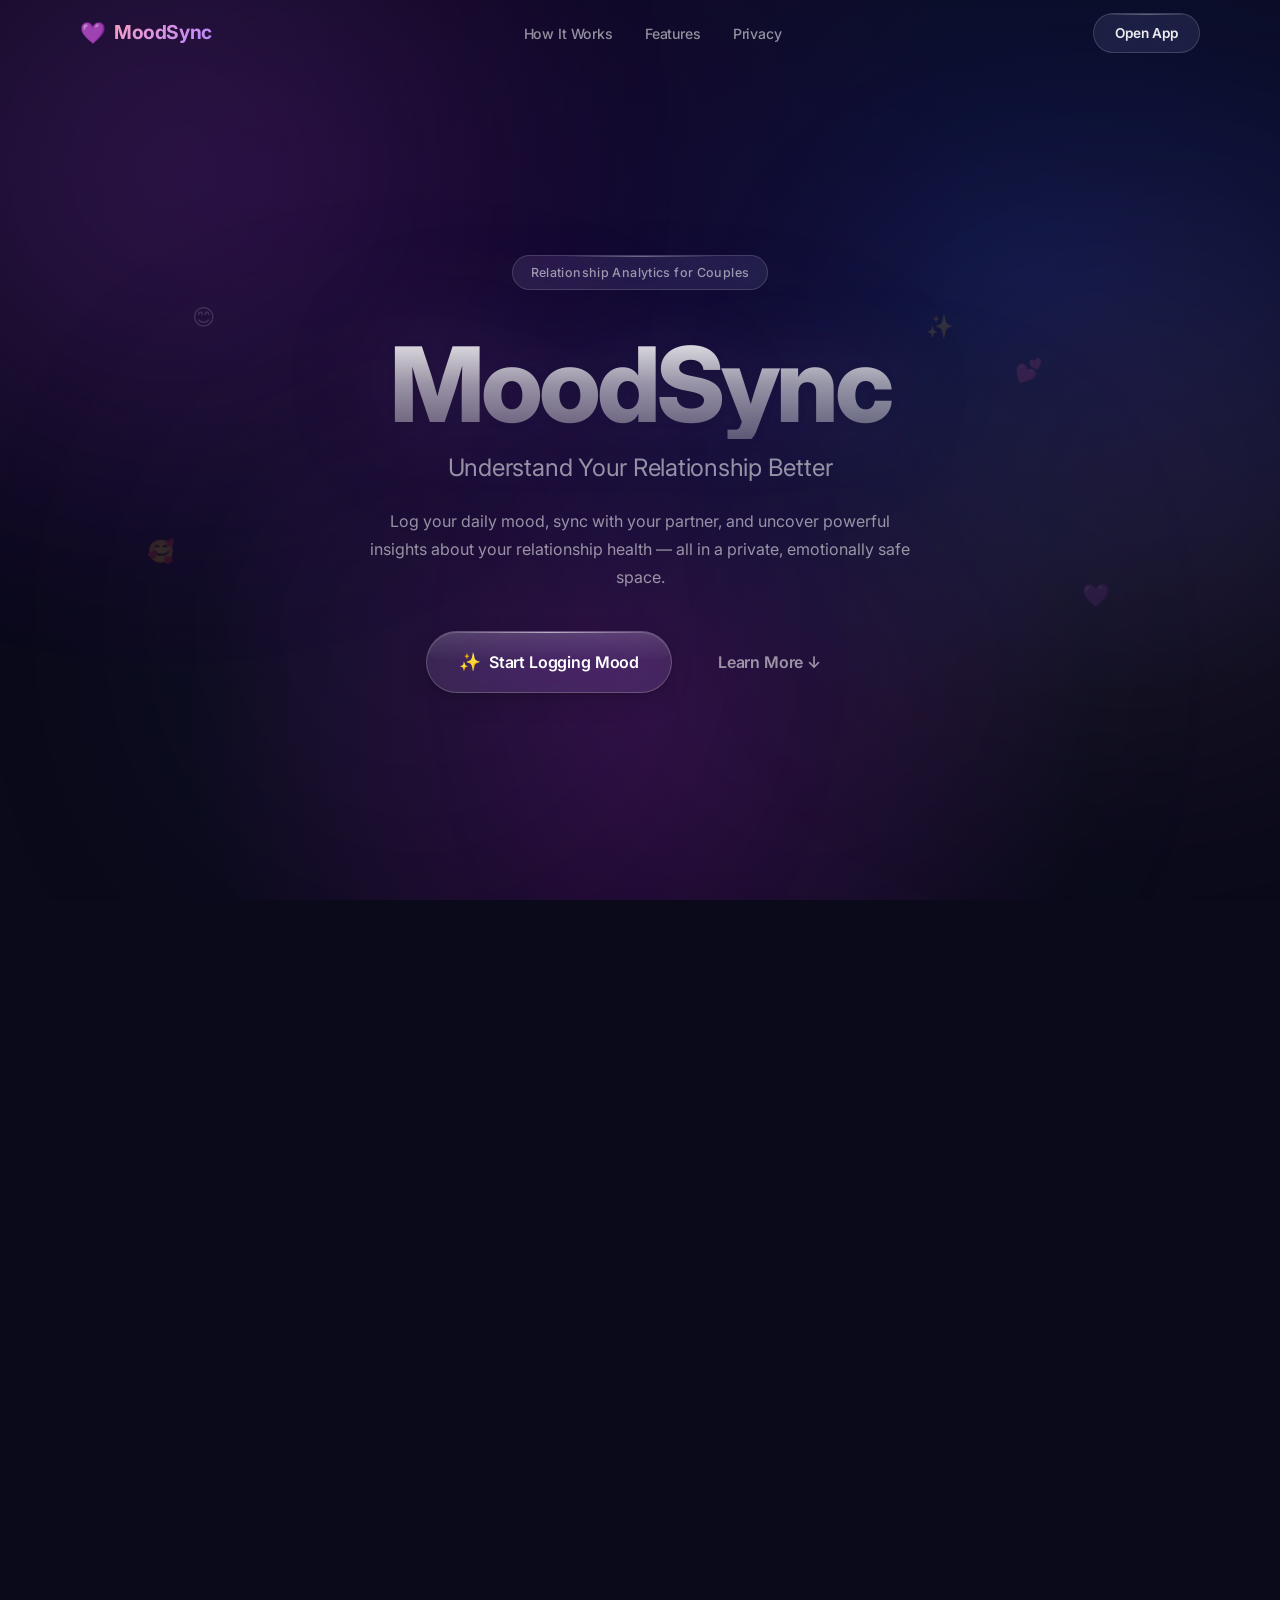
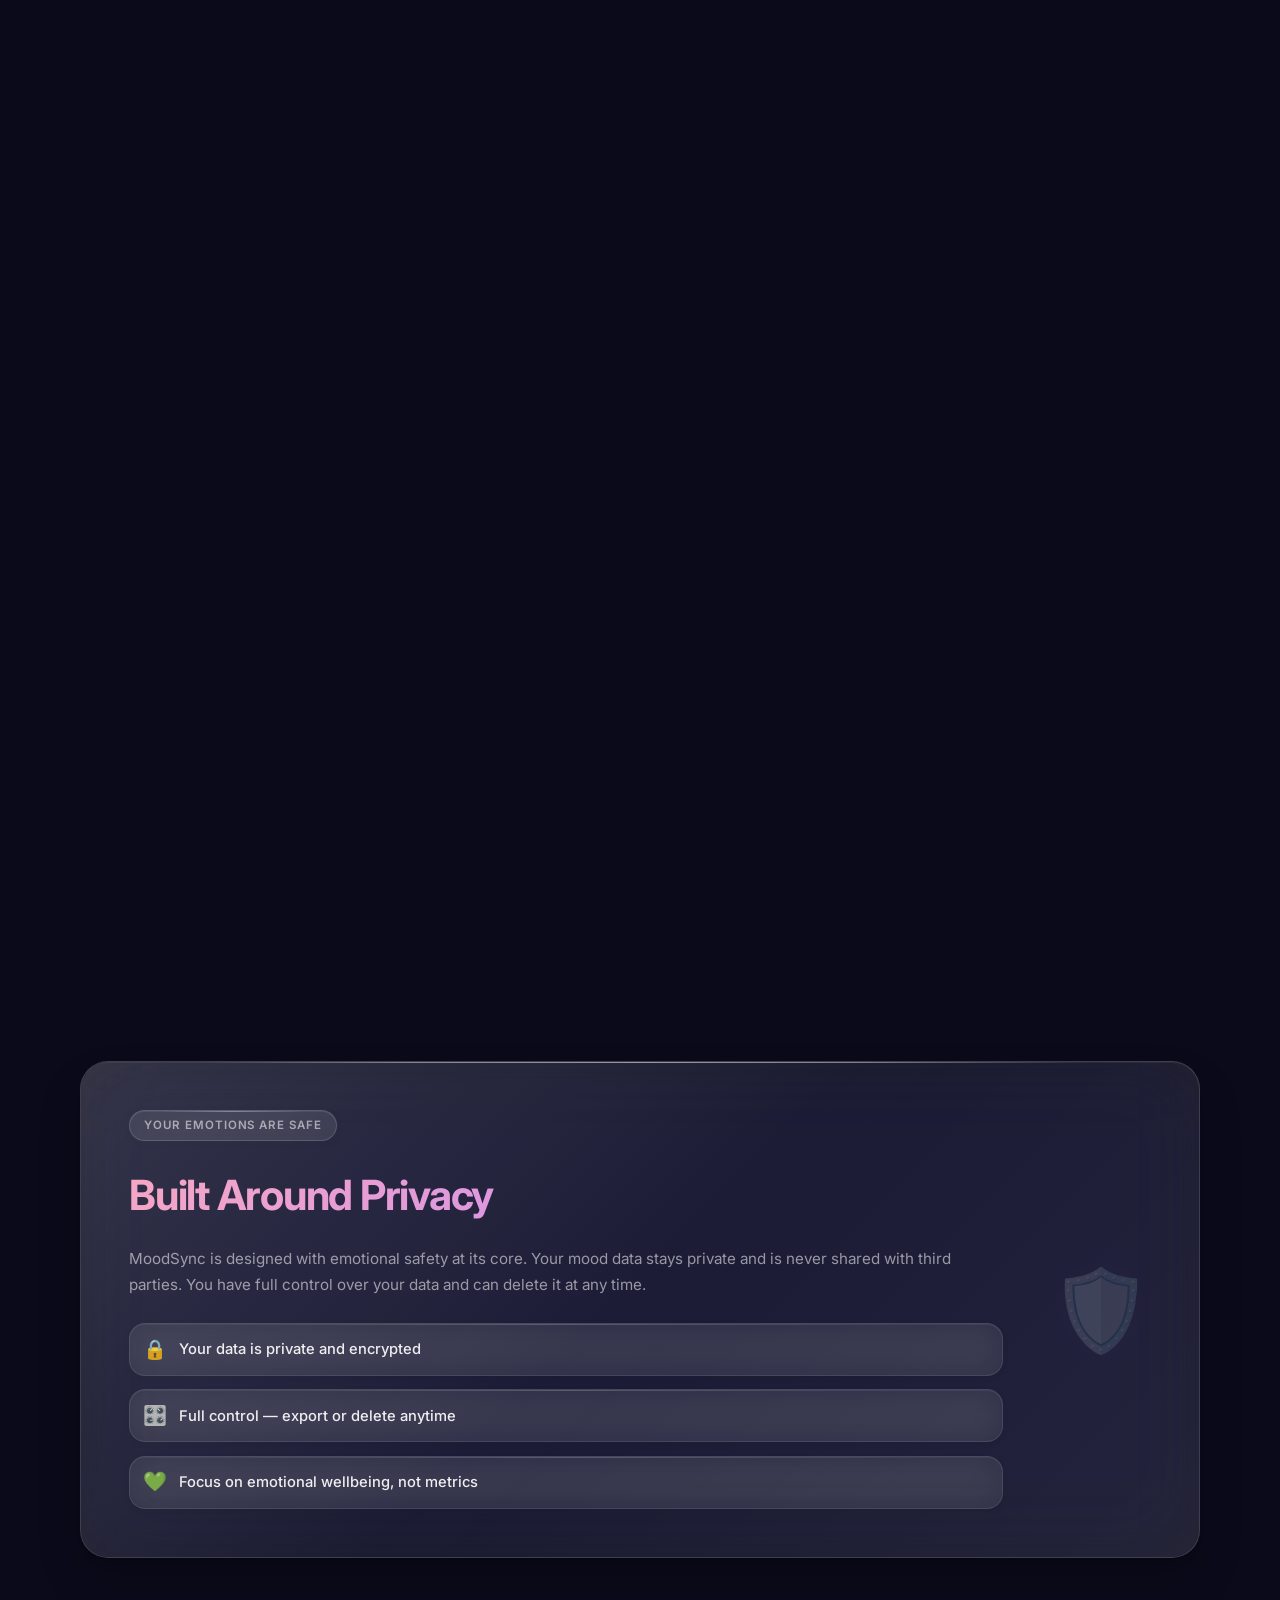
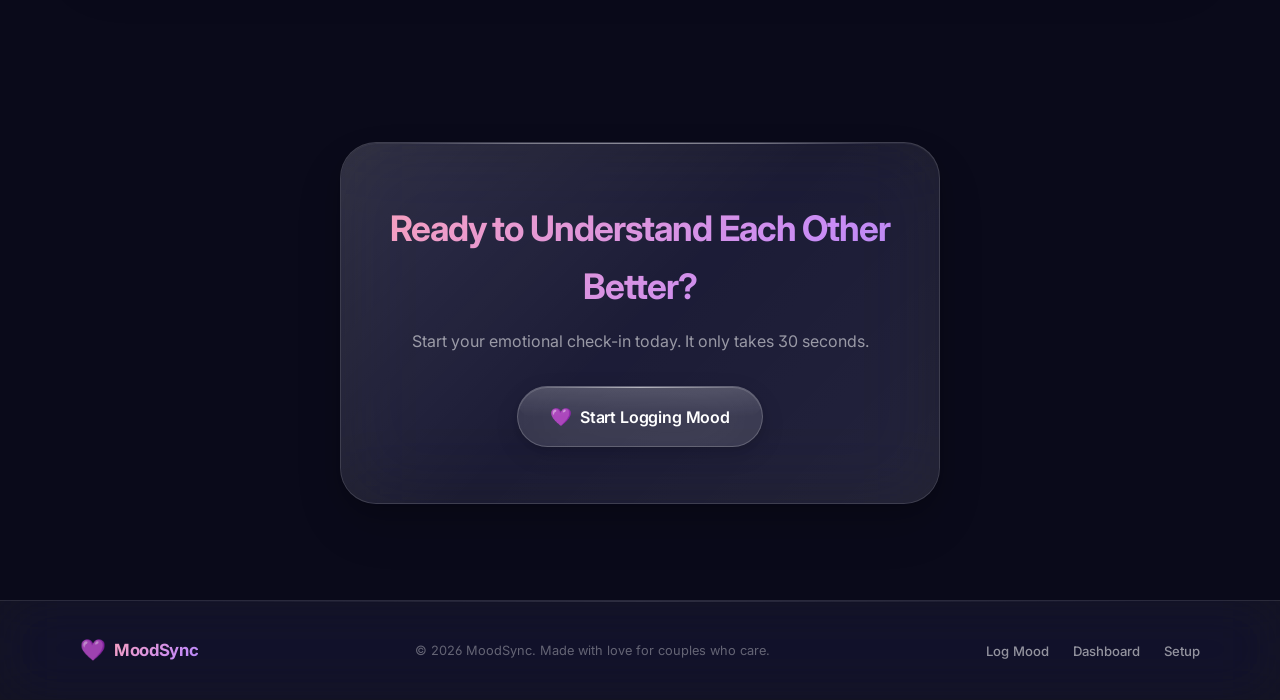
==== index.html @ e103078d "index and setup" ====
<!DOCTYPE html>
<html lang="en">
<head>
    <meta charset="UTF-8">
    <meta name="viewport" content="width=device-width, initial-scale=1.0">
    <title>MoodSync — Understand Your Relationship Better</title>
    <link rel="stylesheet" href="css/style.css">
    <link rel="preconnect" href="https://fonts.googleapis.com">
    <link rel="preconnect" href="https://fonts.gstatic.com" crossorigin>
    <link href="https://fonts.googleapis.com/css2?family=Inter:wght@300;400;500;600;700;800&display=swap" rel="stylesheet">
</head>
<body>

    <!-- Animated Background Orbs -->
    <div class="bg-orbs" aria-hidden="true">
        <div class="orb orb--1"></div>
        <div class="orb orb--2"></div>
        <div class="orb orb--3"></div>
        <div class="orb orb--4"></div>
    </div>

    <!-- ========== NAVBAR ========== -->
    <nav class="navbar">
        <div class="container navbar__inner">
            <a href="index.html" class="navbar__logo">
                <span class="navbar__logo-icon">💜</span>
                <span class="navbar__logo-text">MoodSync</span>
            </a>
            <ul class="navbar__links">
                <li><a href="#how-it-works">How It Works</a></li>
                <li><a href="#features">Features</a></li>
                <li><a href="#privacy">Privacy</a></li>
            </ul>
            <a href="login.html" class="btn btn--sm btn--outline">Open App</a>
            <button class="navbar__hamburger" aria-label="Toggle navigation">
                <span></span><span></span><span></span>
            </button>
        </div>
    </nav>

    <!-- ========== HERO ========== -->
    <header class="hero" id="hero">
        <div class="container hero__inner">
            <p class="hero__badge">Relationship Analytics for Couples</p>
            <h1 class="hero__title">
                <span class="hero__title-line">MoodSync</span>
            </h1>
            <p class="hero__tagline">Understand Your Relationship Better</p>
            <p class="hero__description">
                Log your daily mood, sync with your partner, and uncover
                powerful insights about your relationship health — all in a
                private, emotionally safe space.
            </p>
            <div class="hero__cta-group">
                <a href="login.html" class="btn btn--glass btn--lg">
                    <span class="btn__icon">✨</span>
                    Start Logging Mood
                </a>
                <a href="#how-it-works" class="btn btn--ghost btn--lg">
                    Learn More ↓
                </a>
            </div>
            <!-- Floating mood emojis -->
            <div class="hero__emojis" aria-hidden="true">
                <span class="floating-emoji floating-emoji--1">😊</span>
                <span class="floating-emoji floating-emoji--2">💕</span>
                <span class="floating-emoji floating-emoji--3">🥰</span>
                <span class="floating-emoji floating-emoji--4">✨</span>
                <span class="floating-emoji floating-emoji--5">💜</span>
            </div>
        </div>
    </header>

    <!-- ========== HOW IT WORKS ========== -->
    <section class="section how-it-works" id="how-it-works">
        <div class="container">
            <div class="section__header">
                <p class="section__label">Simple & Meaningful</p>
                <h2 class="section__title">How It Works</h2>
                <p class="section__subtitle">Three easy steps to deeper understanding</p>
            </div>
            <div class="steps-grid">
                <!-- Step 1 -->
                <div class="step-card glass-card">
                    <div class="step-card__number">01</div>
                    <div class="step-card__icon">📝</div>
                    <h3 class="step-card__title">Log Your Mood Daily</h3>
                    <p class="step-card__text">
                        Take 30 seconds each day to check in with yourself.
                        Choose from a range of moods and add optional notes.
                    </p>
                </div>
                <!-- Step 2 -->
                <div class="step-card glass-card">
                    <div class="step-card__number">02</div>
                    <div class="step-card__icon">🔗</div>
                    <h3 class="step-card__title">Sync With Your Partner</h3>
                    <p class="step-card__text">
                        Connect your mood logs with your partner's to create a
                        shared emotional timeline of your relationship.
                    </p>
                </div>
                <!-- Step 3 -->
                <div class="step-card glass-card">
                    <div class="step-card__number">03</div>
                    <div class="step-card__icon">📊</div>
                    <h3 class="step-card__title">See Relationship Insights</h3>
                    <p class="step-card__text">
                        Get a Relationship Health Score, trend analysis, and
                        personalised advice to grow closer together.
                    </p>
                </div>
            </div>
        </div>
    </section>

    <!-- ========== FEATURES ========== -->
    <section class="section features" id="features">
        <div class="container">
            <div class="section__header">
                <p class="section__label">What You Unlock</p>
                <h2 class="section__title">Feature Preview</h2>
                <p class="section__subtitle">Tools designed around emotional intelligence</p>
            </div>
            <div class="features-grid">
                <!-- Feature 1 -->
                <article class="feature-card glass-card">
                    <div class="feature-card__icon-wrap feature-card__icon-wrap--pink">
                        <span>❤️‍🩹</span>
                    </div>
                    <h3 class="feature-card__title">Relationship Health Score</h3>
                    <p class="feature-card__text">
                        A dynamic score (0–100) calculated from mood averages,
                        trends, differences between partners, and interaction
                        frequency.
                    </p>
                    <span class="feature-card__tag">Core Metric</span>
                </article>
                <!-- Feature 2 -->
                <article class="feature-card glass-card">
                    <div class="feature-card__icon-wrap feature-card__icon-wrap--purple">
                        <span>📈</span>
                    </div>
                    <h3 class="feature-card__title">Mood Trend Graph</h3>
                    <p class="feature-card__text">
                        Visualise how each partner's mood evolves over days and
                        weeks. Spot patterns, dips, and moments of alignment.
                    </p>
                    <span class="feature-card__tag">Visual Insight</span>
                </article>
                <!-- Feature 3 -->
                <article class="feature-card glass-card">
                    <div class="feature-card__icon-wrap feature-card__icon-wrap--blue">
                        <span>⚖️</span>
                    </div>
                    <h3 class="feature-card__title">Mood Difference Meter</h3>
                    <p class="feature-card__text">
                        See how far apart your moods are on any given day.
                        Understand when you're in sync — and when you're not.
                    </p>
                    <span class="feature-card__tag">Couple Metric</span>
                </article>
                <!-- Feature 4 -->
                <article class="feature-card glass-card">
                    <div class="feature-card__icon-wrap feature-card__icon-wrap--lavender">
                        <span>🤖</span>
                    </div>
                    <h3 class="feature-card__title">AI Advice System</h3>
                    <p class="feature-card__text">
                        Receive gentle, context-aware suggestions to improve
                        communication and emotional connection with your partner.
                    </p>
                    <span class="feature-card__tag">Coming Soon</span>
                </article>
            </div>
        </div>
    </section>

    <!-- ========== PRIVACY ========== -->
    <section class="section privacy" id="privacy">
        <div class="container">
            <div class="privacy__inner glass-card">
                <div class="privacy__content">
                    <p class="section__label">Your Emotions Are Safe</p>
                    <h2 class="section__title">Built Around Privacy</h2>
                    <p class="privacy__text">
                        MoodSync is designed with emotional safety at its core.
                        Your mood data stays private and is never shared with
                        third parties. You have full control over your data and
                        can delete it at any time.
                    </p>
                    <ul class="privacy__list">
                        <li>
                            <span class="privacy__check">🔒</span>
                            Your data is private and encrypted
                        </li>
                        <li>
                            <span class="privacy__check">🎛️</span>
                            Full control — export or delete anytime
                        </li>
                        <li>
                            <span class="privacy__check">💚</span>
                            Focus on emotional wellbeing, not metrics
                        </li>
                    </ul>
                </div>
                <div class="privacy__visual" aria-hidden="true">
                    <div class="privacy__shield">🛡️</div>
                </div>
            </div>
        </div>
    </section>

    <!-- ========== FINAL CTA ========== -->
    <section class="section cta" id="cta">
        <div class="container cta__inner">
            <h2 class="cta__title">Ready to Understand Each Other Better?</h2>
            <p class="cta__text">
                Start your emotional check-in today. It only takes 30 seconds.
            </p>
            <a href="login.html" class="btn btn--glass btn--lg">
                <span class="btn__icon">💜</span>
                Start Logging Mood
            </a>
        </div>
    </section>

    <!-- ========== FOOTER ========== -->
    <footer class="footer">
        <div class="container footer__inner">
            <div class="footer__brand">
                <span class="navbar__logo-icon">💜</span>
                <span class="navbar__logo-text">MoodSync</span>
            </div>
            <p class="footer__copy">&copy; 2026 MoodSync. Made with love for couples who care.</p>
            <ul class="footer__links">
                <li><a href="mood.html">Log Mood</a></li>
                <li><a href="dashboard.html">Dashboard</a></li>
                <li><a href="setup.html">Setup</a></li>
            </ul>
        </div>
    </footer>

    <script src="js/main.js"></script>
</body>
</html>
---- css/style.css ----
/* ============================================================
   MoodSync — iOS 26 Liquid Glass Design System
   Apple-inspired translucent glass · Specular highlights
   Refractive shine · Luminous depth · Dynamic tinting
   ============================================================ */

/* ---------- CSS Custom Properties ---------- */
:root {
    /* Background */
    --clr-bg:            #0a0a1a;
    --clr-bg-mesh-1:     #1a0533;
    --clr-bg-mesh-2:     #0c1445;
    --clr-bg-mesh-3:     #2d0a3e;

    /* Liquid Glass surfaces */
    --glass-bg:          rgba(255, 255, 255, 0.08);
    --glass-bg-hover:    rgba(255, 255, 255, 0.12);
    --glass-bg-elevated: rgba(255, 255, 255, 0.10);
    --glass-border:      rgba(255, 255, 255, 0.15);
    --glass-border-hover:rgba(255, 255, 255, 0.25);
    --glass-highlight:   rgba(255, 255, 255, 0.25);
    --glass-inner-shadow:rgba(255, 255, 255, 0.05);
    --glass-blur:        40px;
    --glass-saturate:    180%;

    /* Accent palette — soft, dreamy, iOS-like */
    --clr-pink:     #f7a0be;
    --clr-rose:     #f27a96;
    --clr-lavender: #c98cf5;
    --clr-purple:   #b87ee0;
    --clr-indigo:   #7b7ae6;
    --clr-blue:     #5ea3f5;
    --clr-teal:     #7dd3f8;
    --clr-mint:     #88ddd8;

    /* Text */
    --clr-text:         rgba(255, 255, 255, 0.92);
    --clr-text-secondary: rgba(255, 255, 255, 0.55);
    --clr-text-tertiary:  rgba(255, 255, 255, 0.35);
    --clr-white:        #ffffff;

    /* Gradients — soft flowing */
    --grad-accent:   linear-gradient(135deg, var(--clr-pink), var(--clr-lavender), var(--clr-indigo), var(--clr-teal));
    --grad-accent-flow: linear-gradient(135deg, var(--clr-pink), var(--clr-lavender), var(--clr-indigo), var(--clr-teal), var(--clr-pink));
    --grad-shine:    linear-gradient(135deg, rgba(255,255,255,0.18) 0%, rgba(255,255,255,0.0) 50%, rgba(255,255,255,0.06) 100%);
    --grad-top-edge: linear-gradient(180deg, rgba(255,255,255,0.3) 0%, rgba(255,255,255,0) 100%);
    --grad-bg-mesh:  radial-gradient(ellipse at 20% 20%, var(--clr-bg-mesh-1) 0%, transparent 50%),
                     radial-gradient(ellipse at 80% 30%, var(--clr-bg-mesh-2) 0%, transparent 50%),
                     radial-gradient(ellipse at 50% 80%, var(--clr-bg-mesh-3) 0%, transparent 50%),
                     var(--clr-bg);

    /* Typography — SF Pro-like */
    --ff-sans: 'Inter', -apple-system, BlinkMacSystemFont, 'SF Pro Display', 'SF Pro Text', system-ui, sans-serif;

    /* Layout */
    --section-py: 6.5rem;
    --container:  1120px;

    /* Radii — continuous (squircle-like) */
    --radius-xs:  10px;
    --radius-sm:  16px;
    --radius-md:  22px;
    --radius-lg:  28px;
    --radius-xl:  36px;
    --radius-pill: 100px;

    /* Shadows — layered depth */
    --shadow-glass:     0 2px 4px rgba(0,0,0,0.08),
                        0 8px 24px rgba(0,0,0,0.15),
                        0 24px 48px rgba(0,0,0,0.12);
    --shadow-glass-lg:  0 4px 8px rgba(0,0,0,0.1),
                        0 16px 40px rgba(0,0,0,0.2),
                        0 40px 80px rgba(0,0,0,0.15);
    --shadow-glow:      0 0 50px rgba(184, 126, 224, 0.12);
    --shadow-btn:       0 4px 16px rgba(184, 126, 224, 0.25),
                        0 8px 32px rgba(184, 126, 224, 0.12);

    /* Motion — Apple-like spring/ease */
    --ease-spring:  cubic-bezier(0.34, 1.56, 0.64, 1);
    --ease-smooth:  cubic-bezier(0.25, 0.1, 0.25, 1);
    --ease-out:     cubic-bezier(0, 0, 0.2, 1);
    --duration:     0.4s;
    --duration-fast:0.25s;
}

/* ---------- Reset & Base ---------- */
*,
*::before,
*::after {
    margin: 0;
    padding: 0;
    box-sizing: border-box;
}

html {
    scroll-behavior: smooth;
    scroll-padding-top: 80px;
    font-size: 16px;
}

body {
    font-family: var(--ff-sans);
    background: var(--grad-bg-mesh);
    background-attachment: fixed;
    color: var(--clr-text);
    line-height: 1.65;
    overflow-x: hidden;
    -webkit-font-smoothing: antialiased;
    -moz-osx-font-smoothing: grayscale;
    font-feature-settings: 'ss01', 'cv01';
}

img { max-width: 100%; display: block; }
a   { color: inherit; text-decoration: none; }
ul  { list-style: none; }

/* ---------- Utility ---------- */
.container {
    width: 88%;
    max-width: var(--container);
    margin-inline: auto;
}

/* ============================================================
   ANIMATED BACKGROUND ORBS — Softer, more diffuse
   ============================================================ */
.bg-orbs {
    position: fixed;
    inset: 0;
    z-index: -1;
    overflow: hidden;
    pointer-events: none;
}

.orb {
    position: absolute;
    border-radius: 50%;
    filter: blur(140px);
    opacity: 0.28;
    animation: orbDrift 20s ease-in-out infinite alternate;
    will-change: transform;
}

.orb--1 {
    width: 600px; height: 600px;
    background: radial-gradient(circle, var(--clr-lavender), transparent 70%);
    top: -15%; left: -10%;
    animation-duration: 25s;
}
.orb--2 {
    width: 500px; height: 500px;
    background: radial-gradient(circle, var(--clr-pink), transparent 70%);
    top: 25%; right: -8%;
    animation-duration: 28s;
    animation-delay: -6s;
}
.orb--3 {
    width: 450px; height: 450px;
    background: radial-gradient(circle, var(--clr-indigo), transparent 70%);
    bottom: 5%; left: 15%;
    animation-duration: 22s;
    animation-delay: -12s;
}
.orb--4 {
    width: 350px; height: 350px;
    background: radial-gradient(circle, var(--clr-teal), transparent 70%);
    top: 55%; left: 50%;
    animation-duration: 30s;
    animation-delay: -8s;
    opacity: 0.25;
}

@keyframes orbDrift {
    0%   { transform: translate(0, 0) scale(1); }
    33%  { transform: translate(40px, -30px) scale(1.08); }
    66%  { transform: translate(-20px, 40px) scale(0.95); }
    100% { transform: translate(30px, -50px) scale(1.05); }
}

@keyframes gradientFlow {
    0%   { background-position: 0% 50%; }
    50%  { background-position: 100% 50%; }
    100% { background-position: 0% 50%; }
}

/* ============================================================
   LIQUID GLASS CARD — iOS 26 Signature Component
   ============================================================ */
.glass-card {
    position: relative;
    background: var(--glass-bg);
    backdrop-filter: blur(var(--glass-blur)) saturate(var(--glass-saturate));
    -webkit-backdrop-filter: blur(var(--glass-blur)) saturate(var(--glass-saturate));
    border: 1px solid var(--glass-border);
    border-radius: var(--radius-lg);
    box-shadow: var(--shadow-glass),
                inset 0 1px 0 var(--glass-inner-shadow);
    overflow: hidden;
    transition: transform var(--duration) var(--ease-smooth),
                border-color var(--duration) var(--ease-smooth),
                box-shadow var(--duration) var(--ease-smooth),
                background var(--duration) var(--ease-smooth);
}

/* Specular highlight — top edge refraction */
.glass-card::before {
    content: '';
    position: absolute;
    top: 0; left: 0; right: 0;
    height: 1px;
    background: linear-gradient(90deg,
        transparent 0%,
        rgba(255,255,255,0.0) 10%,
        rgba(255,255,255,0.4) 30%,
        rgba(255,255,255,0.5) 50%,
        rgba(255,255,255,0.4) 70%,
        rgba(255,255,255,0.0) 90%,
        transparent 100%
    );
    z-index: 2;
    pointer-events: none;
}

/* Diagonal shine / light refraction */
.glass-card::after {
    content: '';
    position: absolute;
    top: 0; left: 0; right: 0; bottom: 0;
    background: var(--grad-shine);
    border-radius: inherit;
    pointer-events: none;
    z-index: 1;
    opacity: 0.6;
    transition: opacity var(--duration) var(--ease-smooth);
}

.glass-card:hover {
    transform: translateY(-4px) scale(1.01);
    border-color: var(--glass-border-hover);
    background: var(--glass-bg-hover);
    box-shadow: var(--shadow-glass-lg),
                var(--shadow-glow),
                inset 0 1px 0 rgba(255,255,255,0.08);
}

.glass-card:hover::after {
    opacity: 0.9;
}

/* ---------- Fade-in on scroll ---------- */
.fade-target {
    opacity: 0;
    transform: translateY(28px) scale(0.98);
    transition: opacity 0.7s var(--ease-out),
                transform 0.7s var(--ease-out);
}

.fade-target.is-visible {
    opacity: 1;
    transform: translateY(0) scale(1);
}

/* ============================================================
   BUTTONS — Liquid Glass Pill Style
   ============================================================ */
.btn {
    position: relative;
    display: inline-flex;
    align-items: center;
    gap: 0.5rem;
    font-family: var(--ff-sans);
    font-weight: 600;
    border: none;
    cursor: pointer;
    border-radius: var(--radius-pill);
    text-align: center;
    white-space: nowrap;
    overflow: hidden;
    transition: transform var(--duration-fast) var(--ease-spring),
                box-shadow var(--duration) var(--ease-smooth),
                background var(--duration) var(--ease-smooth);
}

.btn--lg {
    padding: 0.95rem 2rem;
    font-size: 1rem;
    letter-spacing: -0.01em;
}

.btn--sm {
    padding: 0.5rem 1.3rem;
    font-size: 0.85rem;
}

.btn--primary {
    background: var(--grad-accent);
    color: var(--clr-white);
    box-shadow: var(--shadow-btn);
}

/* Glass shine on button */
.btn--primary::before {
    content: '';
    position: absolute;
    top: 0; left: 0; right: 0;
    height: 50%;
    background: linear-gradient(180deg, rgba(255,255,255,0.25), transparent);
    border-radius: inherit;
    pointer-events: none;
}

.btn--primary:hover {
    transform: translateY(-2px) scale(1.04);
    box-shadow: 0 6px 24px rgba(175, 82, 222, 0.45),
                0 12px 40px rgba(175, 82, 222, 0.2);
}

.btn--primary:active {
    transform: translateY(0) scale(0.98);
}

/* Liquid Glass CTA — iOS 26 frosted translucent pill */
.btn--glass {
    background: rgba(255, 255, 255, 0.1);
    backdrop-filter: blur(40px) saturate(180%);
    -webkit-backdrop-filter: blur(40px) saturate(180%);
    color: var(--clr-white);
    border: 1px solid rgba(255, 255, 255, 0.2);
    box-shadow: 0 2px 8px rgba(0, 0, 0, 0.1),
                0 8px 24px rgba(0, 0, 0, 0.12),
                inset 0 1px 0 rgba(255, 255, 255, 0.15);
}

/* Specular top-edge shine */
.btn--glass::before {
    content: '';
    position: absolute;
    top: 0; left: 10%; right: 10%;
    height: 1px;
    background: linear-gradient(90deg,
        transparent,
        rgba(255, 255, 255, 0.5),
        transparent
    );
    pointer-events: none;
}

/* Inner light refraction overlay */
.btn--glass::after {
    content: '';
    position: absolute;
    top: 0; left: 0; right: 0;
    height: 50%;
    background: linear-gradient(180deg,
        rgba(255, 255, 255, 0.12),
        transparent
    );
    border-radius: inherit;
    pointer-events: none;
}

.btn--glass:hover {
    background: rgba(255, 255, 255, 0.16);
    border-color: rgba(255, 255, 255, 0.32);
    transform: translateY(-2px) scale(1.03);
    box-shadow: 0 4px 12px rgba(0, 0, 0, 0.12),
                0 16px 40px rgba(0, 0, 0, 0.15),
                0 0 30px rgba(175, 82, 222, 0.12),
                inset 0 1px 0 rgba(255, 255, 255, 0.2);
}

.btn--glass:active {
    transform: translateY(0) scale(0.97);
    background: rgba(255, 255, 255, 0.08);
}

.btn--outline {
    background: var(--glass-bg);
    color: var(--clr-text);
    border: 1px solid var(--glass-border);
    backdrop-filter: blur(20px) saturate(150%);
    -webkit-backdrop-filter: blur(20px) saturate(150%);
}

.btn--outline::before {
    content: '';
    position: absolute;
    top: 0; left: 0; right: 0;
    height: 1px;
    background: linear-gradient(90deg, transparent, rgba(255,255,255,0.3), transparent);
    pointer-events: none;
}

.btn--outline:hover {
    background: var(--glass-bg-hover);
    border-color: var(--glass-border-hover);
    transform: translateY(-1px);
}

.btn--ghost {
    background: transparent;
    color: var(--clr-text-secondary);
    border: 1px solid transparent;
}

.btn--ghost:hover {
    color: var(--clr-text);
    background: rgba(255, 255, 255, 0.07);
    border-color: var(--glass-border);
    backdrop-filter: blur(16px) saturate(140%);
    -webkit-backdrop-filter: blur(16px) saturate(140%);
    box-shadow: 0 2px 8px rgba(0,0,0,0.06),
                inset 0 1px 0 rgba(255,255,255,0.06);
}

.btn__icon {
    font-size: 1.1em;
}

/* ============================================================
   NAVBAR — Floating Liquid Glass Bar
   ============================================================ */
.navbar {
    position: fixed;
    top: 0; left: 0; right: 0;
    z-index: 1000;
    padding: 0.8rem 0;
    transition: all var(--duration) var(--ease-smooth);
}

.navbar--scrolled {
    background: rgba(10, 10, 26, 0.6);
    backdrop-filter: blur(50px) saturate(180%);
    -webkit-backdrop-filter: blur(50px) saturate(180%);
    box-shadow: 0 1px 0 rgba(255,255,255,0.08),
                0 8px 32px rgba(0,0,0,0.3);
    padding: 0.5rem 0;
}

/* Subtle bottom edge highlight when scrolled */
.navbar--scrolled::after {
    content: '';
    position: absolute;
    bottom: 0; left: 5%; right: 5%;
    height: 1px;
    background: linear-gradient(90deg, transparent, rgba(255,255,255,0.1), transparent);
}

.navbar__inner {
    display: flex;
    align-items: center;
    justify-content: space-between;
}

.navbar__logo {
    display: flex;
    align-items: center;
    gap: 0.5rem;
    font-weight: 700;
    font-size: 1.2rem;
}

.navbar__logo-icon { font-size: 1.3rem; }
.navbar__logo-text {
    background: var(--grad-accent-flow);
    background-size: 300% 300%;
    -webkit-background-clip: text;
    -webkit-text-fill-color: transparent;
    background-clip: text;
    letter-spacing: -0.02em;
    animation: gradientFlow 6s ease infinite;
}

.navbar__links {
    display: flex;
    gap: 2rem;
}

.navbar__links a {
    font-size: 0.88rem;
    font-weight: 500;
    color: var(--clr-text-secondary);
    transition: color var(--duration-fast) var(--ease-smooth);
    position: relative;
    letter-spacing: -0.01em;
}

.navbar__links a::after {
    content: '';
    position: absolute;
    bottom: -4px; left: 50%;
    width: 0; height: 2px;
    background: var(--clr-lavender);
    transition: all var(--duration-fast) var(--ease-spring);
    border-radius: 2px;
    transform: translateX(-50%);
}

.navbar__links a:hover {
    color: var(--clr-white);
}

.navbar__links a:hover::after {
    width: 20px;
}

/* Hamburger */
.navbar__hamburger {
    display: none;
    flex-direction: column;
    gap: 5px;
    background: none;
    border: none;
    cursor: pointer;
    padding: 4px;
}

.navbar__hamburger span {
    display: block;
    width: 22px; height: 2px;
    background: var(--clr-text);
    border-radius: 2px;
    transition: all var(--duration-fast) var(--ease-spring);
}

.navbar__hamburger.is-active span:nth-child(1) { transform: translateY(7px) rotate(45deg); }
.navbar__hamburger.is-active span:nth-child(2) { opacity: 0; transform: scaleX(0); }
.navbar__hamburger.is-active span:nth-child(3) { transform: translateY(-7px) rotate(-45deg); }

/* ============================================================
   HERO
   ============================================================ */
.hero {
    min-height: 100vh;
    min-height: 100dvh;
    display: flex;
    align-items: center;
    text-align: center;
    padding: 8rem 0 5rem;
    position: relative;
}

.hero__inner {
    position: relative;
    z-index: 1;
}

.hero__badge {
    display: inline-block;
    padding: 0.38rem 1.1rem;
    background: var(--glass-bg);
    border: 1px solid var(--glass-border);
    border-radius: var(--radius-pill);
    font-size: 0.78rem;
    font-weight: 500;
    color: var(--clr-text-secondary);
    letter-spacing: 0.03em;
    margin-bottom: 2rem;
    backdrop-filter: blur(20px) saturate(150%);
    -webkit-backdrop-filter: blur(20px) saturate(150%);
    position: relative;
    overflow: hidden;
}

/* Badge top-edge shine */
.hero__badge::before {
    content: '';
    position: absolute;
    top: 0; left: 20%; right: 20%;
    height: 1px;
    background: linear-gradient(90deg, transparent, rgba(255,255,255,0.35), transparent);
}

.hero__title {
    font-family: var(--ff-sans);
    font-size: clamp(3.2rem, 9vw, 6.5rem);
    font-weight: 800;
    line-height: 1.05;
    letter-spacing: -0.04em;
    margin-bottom: 0.6rem;
    /* Liquid glass text — translucent frosted fill */
    background: linear-gradient(
        180deg,
        rgba(255, 255, 255, 0.95) 0%,
        rgba(255, 255, 255, 0.55) 50%,
        rgba(255, 255, 255, 0.3) 100%
    );
    -webkit-background-clip: text;
    -webkit-text-fill-color: transparent;
    background-clip: text;
    filter: drop-shadow(0 2px 4px rgba(0, 0, 0, 0.15))
            drop-shadow(0 0 40px rgba(201, 140, 245, 0.2))
            drop-shadow(0 0 80px rgba(123, 122, 230, 0.1));
}

.hero__tagline {
    font-size: clamp(1.1rem, 2.5vw, 1.5rem);
    color: var(--clr-text-secondary);
    font-weight: 400;
    margin-bottom: 1.2rem;
    letter-spacing: -0.01em;
}

.hero__description {
    max-width: 540px;
    margin-inline: auto;
    font-size: 1rem;
    color: var(--clr-text-secondary);
    margin-bottom: 2.5rem;
    line-height: 1.75;
}

.hero__cta-group {
    display: flex;
    gap: 0.8rem;
    justify-content: center;
    flex-wrap: wrap;
}

/* Floating emojis — more subtle */
.hero__emojis {
    position: absolute;
    inset: 0;
    pointer-events: none;
}

.floating-emoji {
    position: absolute;
    font-size: 1.4rem;
    opacity: 0.15;
    animation: emojiGlide 10s ease-in-out infinite alternate;
    filter: blur(0.5px);
}

.floating-emoji--1 { top: 10%; left: 10%;  animation-duration: 8s; }
.floating-emoji--2 { top: 22%; right: 14%; animation-duration: 12s; animation-delay: -3s; }
.floating-emoji--3 { bottom: 28%; left: 6%; animation-duration: 14s; animation-delay: -5s; }
.floating-emoji--4 { top: 12%; right: 22%; animation-duration: 9s; animation-delay: -7s; }
.floating-emoji--5 { bottom: 18%; right: 8%; animation-duration: 11s; animation-delay: -2s; }

@keyframes emojiGlide {
    0%   { transform: translate(0, 0) scale(1) rotate(0deg); }
    100% { transform: translate(10px, -18px) scale(1.1) rotate(8deg); }
}

/* ============================================================
   SECTIONS — SHARED
   ============================================================ */
.section {
    padding: var(--section-py) 0;
    position: relative;
}

.section__header {
    text-align: center;
    margin-bottom: 3.5rem;
}

.section__label {
    display: inline-block;
    padding: 0.32rem 0.9rem;
    background: var(--glass-bg);
    border: 1px solid var(--glass-border);
    border-radius: var(--radius-pill);
    font-size: 0.72rem;
    font-weight: 600;
    color: var(--clr-text-secondary);
    letter-spacing: 0.08em;
    text-transform: uppercase;
    margin-bottom: 1rem;
    backdrop-filter: blur(24px) saturate(160%);
    -webkit-backdrop-filter: blur(24px) saturate(160%);
    position: relative;
    overflow: hidden;
    box-shadow: 0 2px 8px rgba(0,0,0,0.06),
                inset 0 1px 0 rgba(255,255,255,0.08);
}

/* Label specular shine */
.section__label::before {
    content: '';
    position: absolute;
    top: 0; left: 15%; right: 15%;
    height: 1px;
    background: linear-gradient(90deg, transparent, rgba(255,255,255,0.3), transparent);
    pointer-events: none;
}

.section__title {
    font-family: var(--ff-sans);
    font-size: clamp(1.8rem, 4vw, 2.6rem);
    font-weight: 700;
    letter-spacing: -0.03em;
    margin-bottom: 0.5rem;
    background: var(--grad-accent-flow);
    background-size: 300% 300%;
    -webkit-background-clip: text;
    -webkit-text-fill-color: transparent;
    background-clip: text;
    animation: gradientFlow 8s ease infinite;
}

.section__subtitle {
    color: var(--clr-text-secondary);
    font-size: 1rem;
    font-weight: 400;
}

/* ============================================================
   HOW IT WORKS — LIQUID GLASS STEP CARDS
   ============================================================ */
.steps-grid {
    display: grid;
    grid-template-columns: repeat(3, 1fr);
    gap: 1.5rem;
}

.step-card {
    padding: 2.2rem 1.8rem;
    text-align: center;
    position: relative;
}

.step-card__number {
    position: absolute;
    top: 14px; right: 18px;
    font-size: 3rem;
    font-weight: 800;
    opacity: 0.04;
    line-height: 1;
    color: var(--clr-white);
    letter-spacing: -0.02em;
}

.step-card__icon {
    font-size: 2.4rem;
    margin-bottom: 1rem;
    /* Liquid glass circle behind icon */
    display: inline-flex;
    align-items: center;
    justify-content: center;
    width: 64px; height: 64px;
    border-radius: 20px;
    background: rgba(255,255,255,0.06);
    border: 1px solid rgba(255,255,255,0.1);
    backdrop-filter: blur(20px) saturate(150%);
    -webkit-backdrop-filter: blur(20px) saturate(150%);
    box-shadow: 0 2px 8px rgba(0,0,0,0.06),
                inset 0 1px 0 rgba(255,255,255,0.08);
}

.step-card__title {
    font-size: 1.08rem;
    font-weight: 600;
    margin-bottom: 0.6rem;
    color: var(--clr-white);
    letter-spacing: -0.01em;
}

.step-card__text {
    font-size: 0.88rem;
    color: var(--clr-text-secondary);
    line-height: 1.65;
}

/* ============================================================
   FEATURES — LIQUID GLASS FEATURE CARDS
   ============================================================ */
.features-grid {
    display: grid;
    grid-template-columns: repeat(2, 1fr);
    gap: 1.5rem;
}

.feature-card {
    padding: 2.2rem;
    display: flex;
    flex-direction: column;
    gap: 0.8rem;
    position: relative;
}

.feature-card__icon-wrap {
    width: 52px; height: 52px;
    display: flex;
    align-items: center;
    justify-content: center;
    border-radius: 16px;
    font-size: 1.5rem;
    position: relative;
    border: 1px solid rgba(255,255,255,0.1);
    backdrop-filter: blur(16px) saturate(140%);
    -webkit-backdrop-filter: blur(16px) saturate(140%);
    box-shadow: 0 2px 6px rgba(0,0,0,0.05),
                inset 0 1px 0 rgba(255,255,255,0.06);
}

/* Color tinting for icon backgrounds — iOS vibrancy style */
.feature-card__icon-wrap--pink {
    background: rgba(255, 107, 157, 0.12);
    box-shadow: 0 0 20px rgba(255, 107, 157, 0.08);
}
.feature-card__icon-wrap--purple {
    background: rgba(175, 82, 222, 0.12);
    box-shadow: 0 0 20px rgba(175, 82, 222, 0.08);
}
.feature-card__icon-wrap--blue {
    background: rgba(88, 86, 214, 0.12);
    box-shadow: 0 0 20px rgba(88, 86, 214, 0.08);
}
.feature-card__icon-wrap--lavender {
    background: rgba(191, 90, 242, 0.12);
    box-shadow: 0 0 20px rgba(191, 90, 242, 0.08);
}

.feature-card__title {
    font-size: 1.08rem;
    font-weight: 600;
    color: var(--clr-white);
    letter-spacing: -0.01em;
}

.feature-card__text {
    font-size: 0.88rem;
    color: var(--clr-text-secondary);
    line-height: 1.65;
}

.feature-card__tag {
    display: inline-block;
    width: fit-content;
    padding: 0.22rem 0.65rem;
    background: rgba(255,255,255,0.07);
    border: 1px solid rgba(255,255,255,0.12);
    border-radius: var(--radius-pill);
    font-size: 0.68rem;
    font-weight: 600;
    color: var(--clr-text-secondary);
    letter-spacing: 0.05em;
    text-transform: uppercase;
    margin-top: auto;
    backdrop-filter: blur(12px) saturate(130%);
    -webkit-backdrop-filter: blur(12px) saturate(130%);
    box-shadow: 0 1px 4px rgba(0,0,0,0.04),
                inset 0 1px 0 rgba(255,255,255,0.06);
    position: relative;
    overflow: hidden;
}

/* Tag specular shine */
.feature-card__tag::before {
    content: '';
    position: absolute;
    top: 0; left: 20%; right: 20%;
    height: 1px;
    background: linear-gradient(90deg, transparent, rgba(255,255,255,0.2), transparent);
    pointer-events: none;
}

/* ============================================================
   PRIVACY — Elevated Liquid Glass Panel
   ============================================================ */
.privacy__inner {
    display: flex;
    align-items: center;
    gap: 3rem;
    padding: 3rem;
}

.privacy__content {
    flex: 1;
}

.privacy__content .section__label { margin-bottom: 0.8rem; }
.privacy__content .section__title { text-align: left; }

.privacy__text {
    color: var(--clr-text-secondary);
    font-size: 0.95rem;
    margin: 1rem 0 1.5rem;
    line-height: 1.75;
}

.privacy__list {
    display: flex;
    flex-direction: column;
    gap: 0.85rem;
}

.privacy__list li {
    display: flex;
    align-items: center;
    gap: 0.75rem;
    font-size: 0.92rem;
    font-weight: 500;
    color: var(--clr-text);
    padding: 0.6rem 0.8rem;
    background: rgba(255,255,255,0.06);
    border: 1px solid rgba(255,255,255,0.1);
    border-radius: var(--radius-sm);
    backdrop-filter: blur(16px) saturate(140%);
    -webkit-backdrop-filter: blur(16px) saturate(140%);
    box-shadow: 0 2px 6px rgba(0,0,0,0.05),
                inset 0 1px 0 rgba(255,255,255,0.06);
    transition: all var(--duration-fast) var(--ease-smooth);
    position: relative;
    overflow: hidden;
}

/* Privacy item specular shine */
.privacy__list li::before {
    content: '';
    position: absolute;
    top: 0; left: 10%; right: 10%;
    height: 1px;
    background: linear-gradient(90deg, transparent, rgba(255,255,255,0.15), transparent);
    pointer-events: none;
}

.privacy__list li:hover {
    background: rgba(255,255,255,0.1);
    border-color: rgba(255,255,255,0.16);
    transform: translateY(-1px);
    box-shadow: 0 4px 12px rgba(0,0,0,0.08),
                inset 0 1px 0 rgba(255,255,255,0.08);
}

.privacy__check {
    font-size: 1.2rem;
    flex-shrink: 0;
}

.privacy__visual {
    flex-shrink: 0;
    display: flex;
    align-items: center;
    justify-content: center;
}

.privacy__shield {
    font-size: 5rem;
    opacity: 0.2;
    animation: shieldBreath 5s ease-in-out infinite;
    filter: drop-shadow(0 0 20px rgba(175, 82, 222, 0.2));
}

@keyframes shieldBreath {
    0%, 100% { transform: scale(1); opacity: 0.2; }
    50%      { transform: scale(1.06); opacity: 0.35; }
}

/* ============================================================
   CTA — Liquid Glass Highlight Section
   ============================================================ */
.cta {
    text-align: center;
    padding: 5rem 0 6rem;
}

.cta__inner {
    max-width: 600px;
    margin-inline: auto;
    background: var(--glass-bg);
    backdrop-filter: blur(var(--glass-blur)) saturate(var(--glass-saturate));
    -webkit-backdrop-filter: blur(var(--glass-blur)) saturate(var(--glass-saturate));
    border: 1px solid var(--glass-border);
    border-radius: var(--radius-xl);
    padding: 3.5rem 2.5rem;
    position: relative;
    overflow: hidden;
    box-shadow: var(--shadow-glass),
                inset 0 1px 0 var(--glass-inner-shadow);
}

/* CTA glass specular highlight */
.cta__inner::before {
    content: '';
    position: absolute;
    top: 0; left: 0; right: 0;
    height: 1px;
    background: linear-gradient(90deg,
        transparent 0%,
        rgba(255,255,255,0.0) 10%,
        rgba(255,255,255,0.35) 30%,
        rgba(255,255,255,0.45) 50%,
        rgba(255,255,255,0.35) 70%,
        rgba(255,255,255,0.0) 90%,
        transparent 100%
    );
    z-index: 2;
    pointer-events: none;
}

/* CTA glass shine overlay */
.cta__inner::after {
    content: '';
    position: absolute;
    top: 0; left: 0; right: 0; bottom: 0;
    background: var(--grad-shine);
    border-radius: inherit;
    pointer-events: none;
    z-index: 1;
    opacity: 0.5;
}

.cta__title {
    font-family: var(--ff-sans);
    font-size: clamp(1.5rem, 3.5vw, 2.2rem);
    font-weight: 700;
    letter-spacing: -0.03em;
    margin-bottom: 0.8rem;
    background: var(--grad-accent-flow);
    background-size: 300% 300%;
    -webkit-background-clip: text;
    -webkit-text-fill-color: transparent;
    background-clip: text;
    animation: gradientFlow 8s ease infinite;
    position: relative;
    z-index: 2;
}

.cta__text {
    color: var(--clr-text-secondary);
    font-size: 1rem;
    margin-bottom: 2rem;
    position: relative;
    z-index: 2;
}

.cta .btn {
    position: relative;
    z-index: 2;
}

/* ============================================================
   FOOTER — Minimal Glass Divider
   ============================================================ */

/* ============================================================
   FOOTER — Minimal Glass Divider
   ============================================================ */
.footer {
    border-top: 1px solid rgba(255,255,255,0.1);
    padding: 2rem 0;
    background: rgba(255,255,255,0.04);
    backdrop-filter: blur(30px) saturate(160%);
    -webkit-backdrop-filter: blur(30px) saturate(160%);
    position: relative;
}

/* Footer top-edge specular shine */
.footer::before {
    content: '';
    position: absolute;
    top: 0; left: 10%; right: 10%;
    height: 1px;
    background: linear-gradient(90deg, transparent, rgba(255,255,255,0.12), transparent);
    pointer-events: none;
}

.footer__inner {
    display: flex;
    align-items: center;
    justify-content: space-between;
    flex-wrap: wrap;
    gap: 1rem;
}

.footer__brand {
    display: flex;
    align-items: center;
    gap: 0.5rem;
    font-weight: 700;
    font-size: 1.05rem;
}

.footer__copy {
    font-size: 0.8rem;
    color: var(--clr-text-tertiary);
}

.footer__links {
    display: flex;
    gap: 1.5rem;
}

.footer__links a {
    font-size: 0.82rem;
    font-weight: 500;
    color: var(--clr-text-secondary);
    transition: color var(--duration-fast) var(--ease-smooth);
}

.footer__links a:hover {
    color: var(--clr-white);
}

/* ============================================================
   RESPONSIVE
   ============================================================ */

/* ---- Tablet ---- */
@media (max-width: 900px) {
    .steps-grid {
        grid-template-columns: 1fr;
        max-width: 460px;
        margin-inline: auto;
    }

    .features-grid {
        grid-template-columns: 1fr;
        max-width: 500px;
        margin-inline: auto;
    }

    .privacy__inner {
        flex-direction: column;
        text-align: center;
        padding: 2.2rem;
    }

    .privacy__content .section__title { text-align: center; }
    .privacy__list { align-items: center; }
    .privacy__list li { justify-content: center; }

    .footer__inner {
        flex-direction: column;
        text-align: center;
    }
}

/* ---- Mobile ---- */
@media (max-width: 640px) {
    :root {
        --section-py: 4rem;
        --glass-blur: 30px;
    }

    /* Navbar mobile */
    .navbar__links {
        position: fixed;
        top: 0; left: 0; right: 0; bottom: 0;
        background: rgba(10, 10, 26, 0.92);
        backdrop-filter: blur(50px) saturate(180%);
        -webkit-backdrop-filter: blur(50px) saturate(180%);
        flex-direction: column;
        align-items: center;
        justify-content: center;
        gap: 2.2rem;
        opacity: 0;
        pointer-events: none;
        transition: opacity var(--duration) var(--ease-smooth);
        z-index: 999;
    }

    .navbar__links.is-open {
        opacity: 1;
        pointer-events: all;
    }

    .navbar__links a {
        font-size: 1.15rem;
    }

    .navbar .btn--sm {
        display: none;
    }

    .navbar__hamburger {
        display: flex;
        z-index: 1001;
    }

    /* Hero */
    .hero {
        padding: 7rem 0 3rem;
        min-height: auto;
    }

    .hero__description {
        font-size: 0.92rem;
    }

    .hero__cta-group {
        flex-direction: column;
        align-items: center;
    }

    /* Cards */
    .step-card, .feature-card {
        padding: 1.6rem 1.3rem;
    }

    .privacy__inner {
        padding: 1.8rem 1.3rem;
    }

    .privacy__shield {
        font-size: 3.5rem;
    }

    /* Softer orbs on mobile */
    .orb { filter: blur(100px); opacity: 0.3; }
    .orb--1 { width: 300px; height: 300px; }
    .orb--2 { width: 250px; height: 250px; }
    .orb--3 { width: 220px; height: 220px; }
    .orb--4 { width: 180px; height: 180px; }
}

/* ---- Small phones ---- */
@media (max-width: 380px) {
    .hero__title { font-size: 2.6rem; }

    .btn--lg {
        padding: 0.85rem 1.6rem;
        font-size: 0.92rem;
    }
}
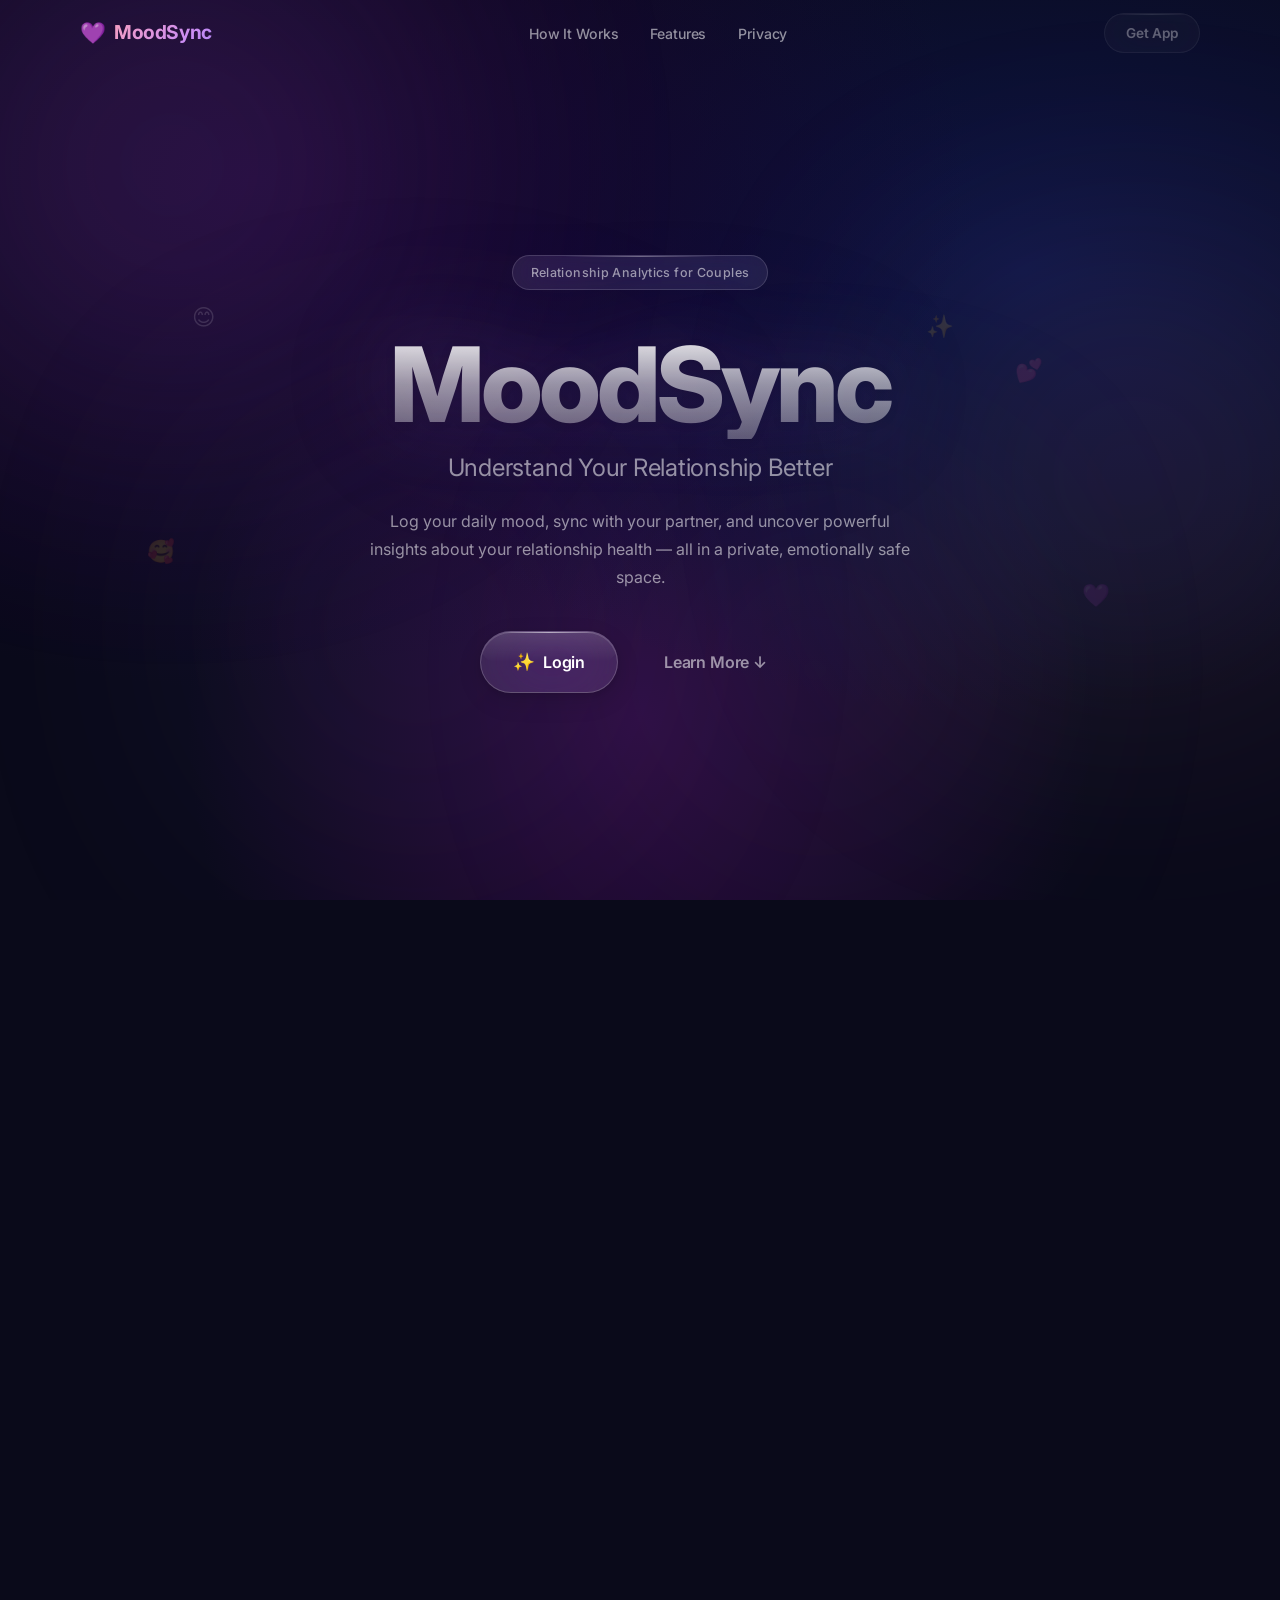
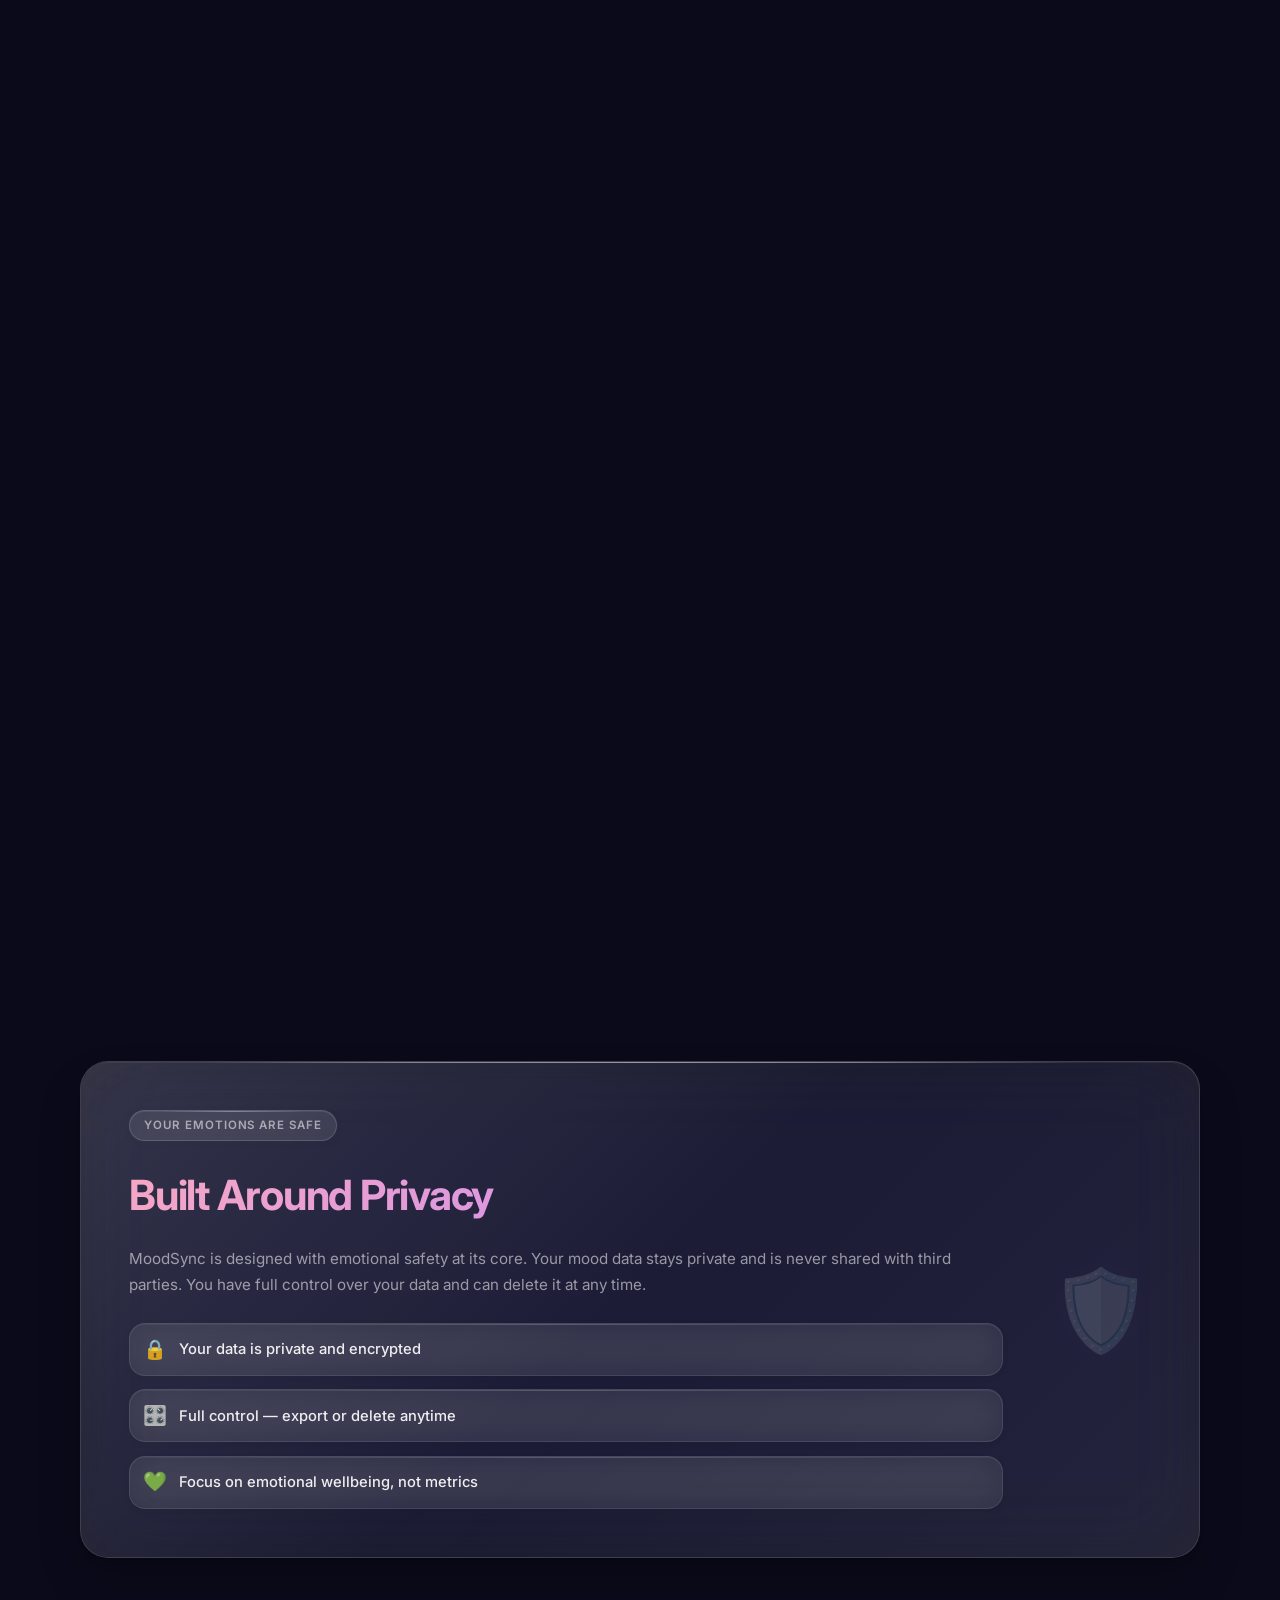
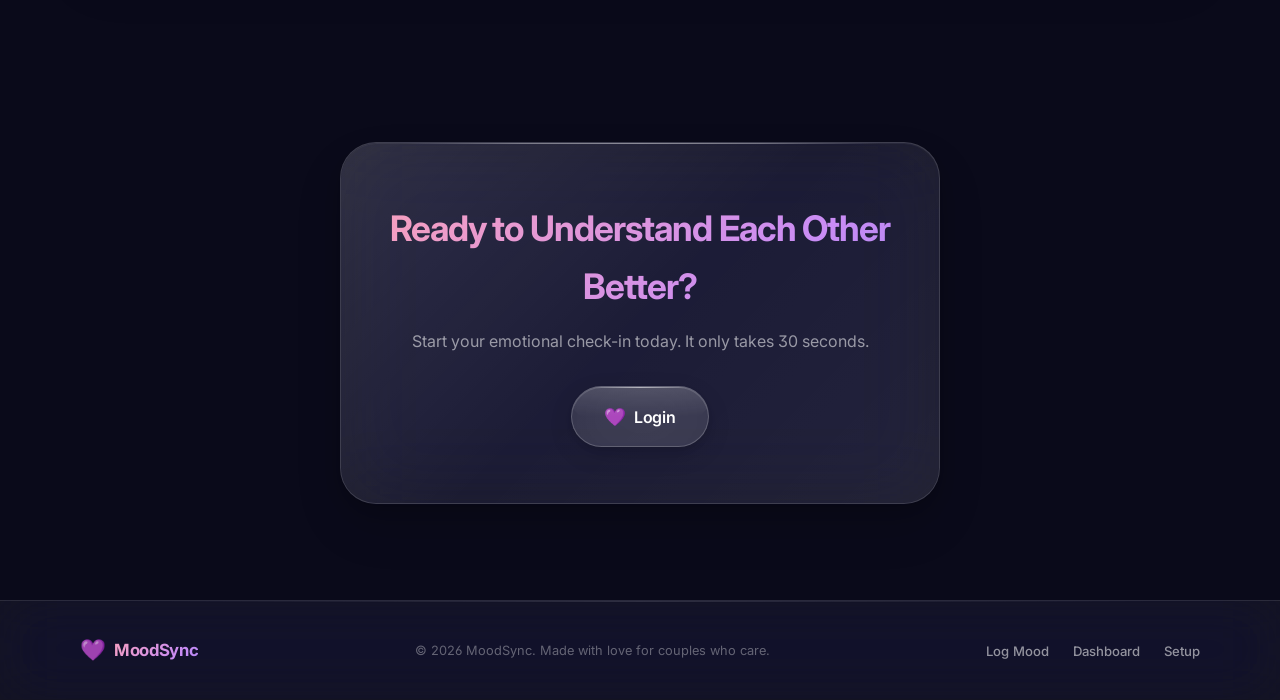
==== commit ada546c3: "Local storage" ====
--- a/index.html
+++ b/index.html
@@ -31,7 +31,7 @@
                 <li><a href="#features">Features</a></li>
                 <li><a href="#privacy">Privacy</a></li>
             </ul>
-            <a href="login.html" class="btn btn--sm btn--outline">Open App</a>
+            <a class="btn btn--sm btn--outline btn--disabled" aria-disabled="true" tabindex="-1">Get App</a>
             <button class="navbar__hamburger" aria-label="Toggle navigation">
                 <span></span><span></span><span></span>
             </button>
@@ -54,7 +54,7 @@
             <div class="hero__cta-group">
                 <a href="login.html" class="btn btn--glass btn--lg">
                     <span class="btn__icon">✨</span>
-                    Start Logging Mood
+                    Login
                 </a>
                 <a href="#how-it-works" class="btn btn--ghost btn--lg">
                     Learn More ↓
@@ -220,7 +220,7 @@
             </p>
             <a href="login.html" class="btn btn--glass btn--lg">
                 <span class="btn__icon">💜</span>
-                Start Logging Mood
+                Login
             </a>
         </div>
     </section>
--- a/css/style.css
+++ b/css/style.css
@@ -1,5 +1,104 @@
 /* ============================================================
    MoodSync — iOS 26 Liquid Glass Design System
+   ============================================================
+
+   SECTIONS IN THIS FILE
+   ─────────────────────
+   1. CSS Custom Properties
+   2. Resets & Base
+   3. Keyframes
+   4. Layout helpers
+   5. Components (Navbar, Buttons, Cards…)
+   6. Form System  ← shared across setup / mood / login pages
+   7. Page sections (Landing)
+   8. Footer
+   ============================================================ */
+
+/* ---- [6] Form System — shared validation states ---- */
+
+/* Required asterisk */
+.form-required {
+    color: var(--clr-rose);
+    margin-left: 2px;
+    font-size: 0.85em;
+}
+
+/* Optional badge */
+.form-optional {
+    color: var(--clr-text-secondary);
+    font-size: 0.8em;
+    font-weight: 400;
+    margin-left: 6px;
+    font-style: italic;
+}
+
+/* Error message below field */
+.form-error {
+    display: block;
+    min-height: 18px;
+    font-size: 0.78rem;
+    color: var(--clr-rose);
+    margin-top: 5px;
+    padding-left: 2px;
+    transition: opacity 0.2s var(--ease-smooth);
+}
+
+.form-error:empty {
+    opacity: 0;
+    pointer-events: none;
+}
+
+/* Error state on the input */
+.form-input--error {
+    border-color: var(--clr-rose) !important;
+    box-shadow: 0 0 0 3px rgba(242, 122, 150, 0.18),
+                inset 0 1px 0 rgba(242, 122, 150, 0.12) !important;
+}
+
+.form-input--error:focus {
+    border-color: var(--clr-rose) !important;
+    box-shadow: 0 0 0 4px rgba(242, 122, 150, 0.25),
+                inset 0 1px 0 rgba(242, 122, 150, 0.15) !important;
+}
+
+/* Group error class (can animate label, etc.) */
+.form-group--error .form-label {
+    color: var(--clr-rose);
+    transition: color 0.2s var(--ease-smooth);
+}
+
+/* Loading state on submit button */
+.btn--loading {
+    opacity: 0.7;
+    cursor: wait;
+    pointer-events: none;
+}
+
+/* Disabled state — visually greyed out, non-interactive */
+.btn--disabled {
+    opacity: 0.38;
+    cursor: not-allowed;
+    pointer-events: none;
+    filter: grayscale(0.4);
+    user-select: none;
+}
+
+/* Remove default ← back arrow from date inputs on webkit */
+input[type="date"]::-webkit-calendar-picker-indicator {
+    filter: invert(0.6) sepia(1) hue-rotate(260deg);
+    cursor: pointer;
+    opacity: 0.7;
+    transition: opacity 0.2s;
+}
+
+input[type="date"]::-webkit-calendar-picker-indicator:hover {
+    opacity: 1;
+}
+
+/* Original file below
+   ============================================================ */
+
+/*
    Apple-inspired translucent glass · Specular highlights
    Refractive shine · Luminous depth · Dynamic tinting
    ============================================================ */
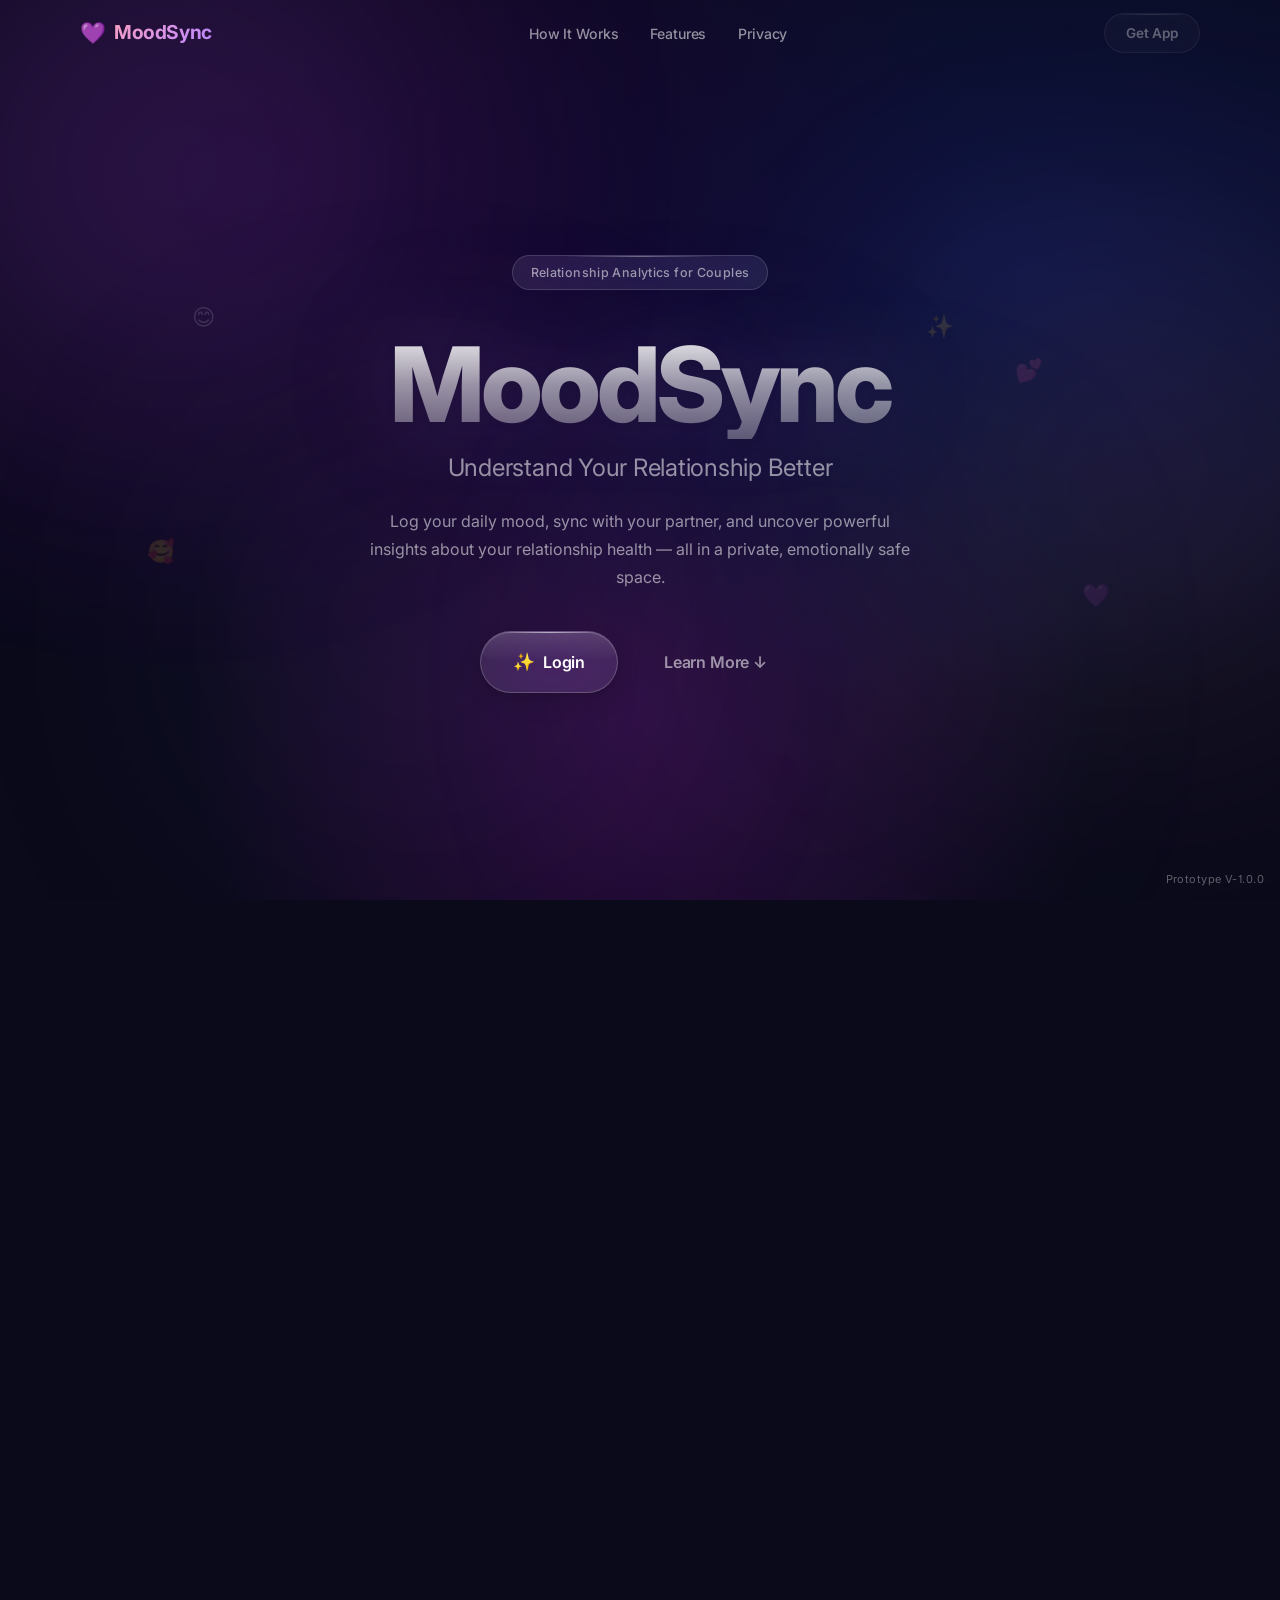
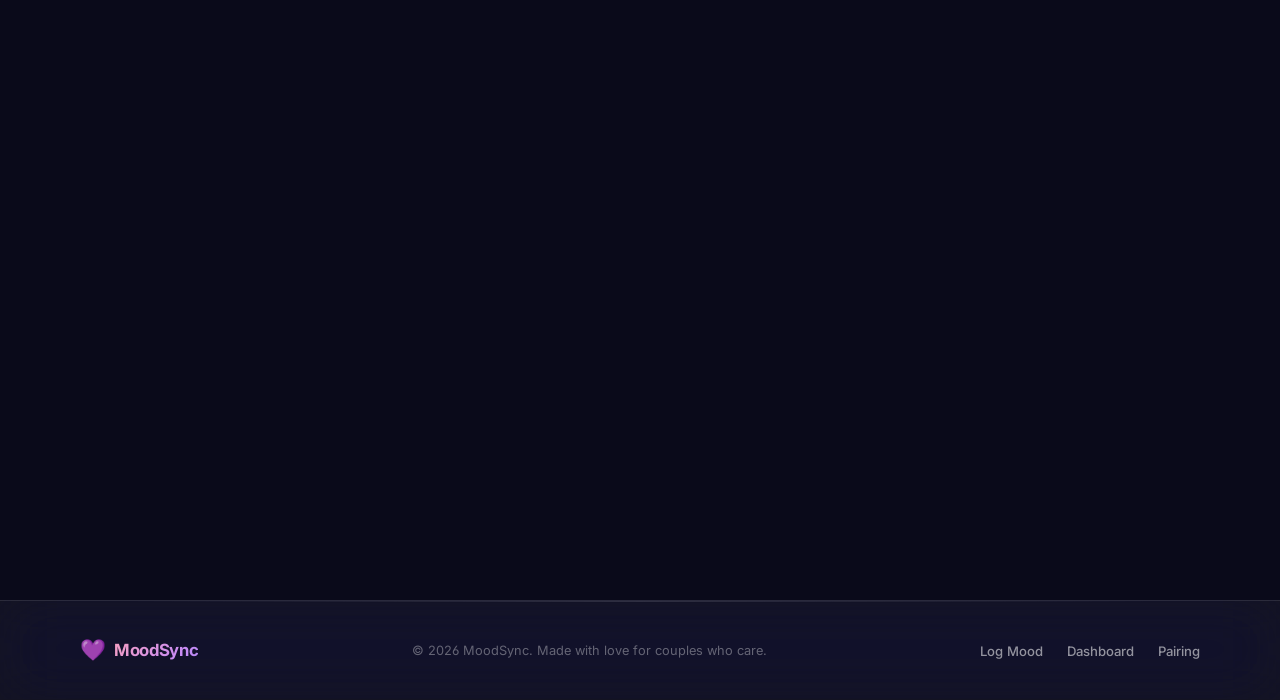
==== commit 7243dc37: "Prototype V-1.0.0 Completed- Ansh❤️" ====
--- a/index.html
+++ b/index.html
@@ -236,11 +236,16 @@
             <ul class="footer__links">
                 <li><a href="mood.html">Log Mood</a></li>
                 <li><a href="dashboard.html">Dashboard</a></li>
-                <li><a href="setup.html">Setup</a></li>
+                <li><a href="pair.html">Pairing</a></li>
             </ul>
         </div>
     </footer>
 
     <script src="js/main.js"></script>
+
+    <!-- Prototype label -->
+    <div style="position:fixed;bottom:12px;right:16px;font-size:11px;font-family:'Inter',sans-serif;color:rgba(255,255,255,0.35);letter-spacing:0.04em;pointer-events:none;z-index:9999;">
+        Prototype V-1.0.0
+    </div>
 </body>
 </html>
--- a/css/style.css
+++ b/css/style.css
@@ -59,6 +59,71 @@
     border-color: var(--clr-rose) !important;
     box-shadow: 0 0 0 4px rgba(242, 122, 150, 0.25),
                 inset 0 1px 0 rgba(242, 122, 150, 0.15) !important;
+}
+
+/* ============================================================
+   CUSTOM CARET — color-cycling blink for all text inputs
+   ============================================================ */
+
+/* Color cycle: red → green → pink → blue → yellow → repeat
+   Each color holds for ~0.55s then blinks off for ~0.45s.
+   Total duration 5s → one full cycle per ~1s per colour.       */
+@keyframes caretColorCycle {
+  /* ── Red ── */
+  0%   { caret-color: rgba(255, 75,  75,  1); }
+  9%   { caret-color: rgba(255, 75,  75,  1); }
+  10%  { caret-color: rgba(255, 75,  75,  0); }
+  19%  { caret-color: rgba(50,  210, 100, 0); }
+  /* ── Green ── */
+  20%  { caret-color: rgba(50,  210, 100, 1); }
+  29%  { caret-color: rgba(50,  210, 100, 1); }
+  30%  { caret-color: rgba(50,  210, 100, 0); }
+  39%  { caret-color: rgba(255, 105, 180, 0); }
+  /* ── Pink ── */
+  40%  { caret-color: rgba(255, 105, 180, 1); }
+  49%  { caret-color: rgba(255, 105, 180, 1); }
+  50%  { caret-color: rgba(255, 105, 180, 0); }
+  59%  { caret-color: rgba(75,  155, 255, 0); }
+  /* ── Blue ── */
+  60%  { caret-color: rgba(75,  155, 255, 1); }
+  69%  { caret-color: rgba(75,  155, 255, 1); }
+  70%  { caret-color: rgba(75,  155, 255, 0); }
+  79%  { caret-color: rgba(255, 210,  50, 0); }
+  /* ── Yellow ── */
+  80%  { caret-color: rgba(255, 210,  50, 1); }
+  89%  { caret-color: rgba(255, 210,  50, 1); }
+  90%  { caret-color: rgba(255, 210,  50, 0); }
+  99%  { caret-color: rgba(255, 75,   75, 0); }
+  100% { caret-color: rgba(255, 75,   75, 1); }
+}
+
+/* Matching glow on the input border, synced to caret color */
+@keyframes caretGlow {
+  0%,   9%   { box-shadow: 0 2px 6px rgba(0,0,0,.05), 0 0 0 3px rgba(255, 75,  75,  .18), 0 0 18px rgba(255, 75,  75,  .18), inset 0 1px 0 rgba(255,255,255,.08); }
+  10%,  19%  { box-shadow: 0 2px 6px rgba(0,0,0,.05), 0 0 0 3px rgba(255, 75,  75,  .08), 0 0  6px rgba(255, 75,  75,  .06), inset 0 1px 0 rgba(255,255,255,.08); }
+  20%,  29%  { box-shadow: 0 2px 6px rgba(0,0,0,.05), 0 0 0 3px rgba(50,  210, 100, .18), 0 0 18px rgba(50,  210, 100, .18), inset 0 1px 0 rgba(255,255,255,.08); }
+  30%,  39%  { box-shadow: 0 2px 6px rgba(0,0,0,.05), 0 0 0 3px rgba(50,  210, 100, .08), 0 0  6px rgba(50,  210, 100, .06), inset 0 1px 0 rgba(255,255,255,.08); }
+  40%,  49%  { box-shadow: 0 2px 6px rgba(0,0,0,.05), 0 0 0 3px rgba(255, 105, 180, .18), 0 0 18px rgba(255, 105, 180, .18), inset 0 1px 0 rgba(255,255,255,.08); }
+  50%,  59%  { box-shadow: 0 2px 6px rgba(0,0,0,.05), 0 0 0 3px rgba(255, 105, 180, .08), 0 0  6px rgba(255, 105, 180, .06), inset 0 1px 0 rgba(255,255,255,.08); }
+  60%,  69%  { box-shadow: 0 2px 6px rgba(0,0,0,.05), 0 0 0 3px rgba(75,  155, 255, .18), 0 0 18px rgba(75,  155, 255, .18), inset 0 1px 0 rgba(255,255,255,.08); }
+  70%,  79%  { box-shadow: 0 2px 6px rgba(0,0,0,.05), 0 0 0 3px rgba(75,  155, 255, .08), 0 0  6px rgba(75,  155, 255, .06), inset 0 1px 0 rgba(255,255,255,.08); }
+  80%,  89%  { box-shadow: 0 2px 6px rgba(0,0,0,.05), 0 0 0 3px rgba(255, 210,  50, .18), 0 0 18px rgba(255, 210,  50, .18), inset 0 1px 0 rgba(255,255,255,.08); }
+  90%,  99%  { box-shadow: 0 2px 6px rgba(0,0,0,.05), 0 0 0 3px rgba(255, 210,  50, .08), 0 0  6px rgba(255, 210,  50, .06), inset 0 1px 0 rgba(255,255,255,.08); }
+  100%       { box-shadow: 0 2px 6px rgba(0,0,0,.05), 0 0 0 3px rgba(255, 75,  75,  .18), 0 0 18px rgba(255, 75,  75,  .18), inset 0 1px 0 rgba(255,255,255,.08); }
+}
+
+/* Apply caret + glow animations to every focused text-like input.
+   - caretColorCycle replaces the native browser blink.
+   - caretGlow syncs a soft ring+bloom to the active caret colour.
+   - animation-fill-mode: both keeps the first frame visible instantly.  */
+input:focus,
+textarea:focus {
+    animation:
+        caretColorCycle 5s linear infinite,
+        caretGlow       5s linear infinite;
+    animation-fill-mode: both;
+    /* Suppress the native blink so our animation fully controls it */
+    caret-color: auto;
 }
 
 /* Group error class (can animate label, etc.) */
@@ -1315,3 +1380,252 @@
         font-size: 0.92rem;
     }
 }
+
+/* =============================================================
+   PAIR PAGE
+   ============================================================= */
+
+.pair-page {
+    padding-top: 7rem;
+    padding-bottom: 4rem;
+    min-height: 100vh;
+    display: flex;
+    align-items: flex-start;
+    justify-content: center;
+}
+
+.pair-card {
+    width: 100%;
+    max-width: 520px;
+    padding: 2.5rem 2rem;
+    display: flex;
+    flex-direction: column;
+    gap: 2rem;
+}
+
+.pair-card__header {
+    text-align: center;
+}
+
+.pair-card__icon {
+    font-size: 2.8rem;
+    display: block;
+    margin-bottom: 0.5rem;
+}
+
+.pair-card__title {
+    font-size: 1.5rem;
+    font-weight: 700;
+    color: #fff;
+    margin-bottom: 0.25rem;
+}
+
+.pair-card__sub {
+    font-size: 0.92rem;
+    color: rgba(255, 255, 255, 0.55);
+}
+
+/* ---- Pair Code Box ---- */
+.pair-code-box {
+    background: rgba(255, 255, 255, 0.06);
+    border: 1px solid rgba(255, 255, 255, 0.1);
+    border-radius: 1rem;
+    padding: 1.25rem 1.5rem;
+    text-align: center;
+}
+
+.pair-code-box__label {
+    font-size: 0.8rem;
+    text-transform: uppercase;
+    letter-spacing: 0.08em;
+    color: rgba(255, 255, 255, 0.5);
+    margin-bottom: 0.6rem;
+}
+
+.pair-code-box__row {
+    display: flex;
+    align-items: center;
+    justify-content: center;
+    gap: 0.75rem;
+}
+
+.pair-code-box__code {
+    font-family: 'SF Mono', 'Fira Code', 'Courier New', monospace;
+    font-size: 1.6rem;
+    font-weight: 700;
+    letter-spacing: 0.15em;
+    color: #fff;
+    user-select: all;
+}
+
+.pair-code-box__copy {
+    background: rgba(255, 255, 255, 0.12);
+    border: 1px solid rgba(255, 255, 255, 0.15);
+    border-radius: 0.6rem;
+    padding: 0.4rem 0.75rem;
+    color: rgba(255, 255, 255, 0.8);
+    font-size: 0.8rem;
+    cursor: pointer;
+    transition: background 0.2s, color 0.2s;
+}
+
+.pair-code-box__copy:hover {
+    background: rgba(255, 255, 255, 0.2);
+    color: #fff;
+}
+
+/* ---- Pair Form ---- */
+.pair-form__label {
+    font-size: 0.92rem;
+    font-weight: 600;
+    color: rgba(255, 255, 255, 0.8);
+    margin-bottom: 0.5rem;
+    display: block;
+}
+
+.pair-form__row {
+    display: flex;
+    gap: 0.5rem;
+}
+
+.pair-form__row .form-input {
+    flex: 1;
+    font-family: 'SF Mono', 'Fira Code', 'Courier New', monospace;
+    letter-spacing: 0.1em;
+    text-transform: uppercase;
+}
+
+/* ---- Pair Message (success / error feedback) ---- */
+.pair-message {
+    padding: 0.75rem 1rem;
+    border-radius: 0.75rem;
+    font-size: 0.88rem;
+    font-weight: 500;
+    text-align: center;
+}
+
+.pair-message--success {
+    background: rgba(52, 199, 89, 0.15);
+    color: #34c759;
+    border: 1px solid rgba(52, 199, 89, 0.2);
+}
+
+.pair-message--error {
+    background: rgba(255, 69, 58, 0.15);
+    color: #ff453a;
+    border: 1px solid rgba(255, 69, 58, 0.2);
+}
+
+/* ---- Pair Requests ---- */
+.pair-section { }
+
+.pair-section__heading {
+    font-size: 0.95rem;
+    font-weight: 700;
+    color: rgba(255, 255, 255, 0.8);
+    margin-bottom: 0.75rem;
+}
+
+.pair-request {
+    background: rgba(255, 255, 255, 0.06);
+    border: 1px solid rgba(255, 255, 255, 0.1);
+    border-radius: 0.85rem;
+    padding: 1rem 1.25rem;
+    display: flex;
+    align-items: center;
+    justify-content: space-between;
+    gap: 0.75rem;
+    margin-bottom: 0.5rem;
+}
+
+.pair-request__info {
+    display: flex;
+    flex-direction: column;
+    gap: 0.15rem;
+}
+
+.pair-request__name {
+    font-weight: 600;
+    color: #fff;
+    font-size: 0.95rem;
+}
+
+.pair-request__email {
+    font-size: 0.8rem;
+    color: rgba(255, 255, 255, 0.45);
+}
+
+.pair-request__actions {
+    display: flex;
+    gap: 0.4rem;
+}
+
+.pair-request--sent {
+    opacity: 0.7;
+}
+
+.pair-request--sent .pair-request__status {
+    font-size: 0.82rem;
+    color: rgba(255, 255, 255, 0.55);
+    font-style: italic;
+}
+
+.pair-empty {
+    text-align: center;
+    font-size: 0.88rem;
+    color: rgba(255, 255, 255, 0.4);
+    padding: 0.75rem 0;
+}
+
+.pair-privacy {
+    text-align: center;
+    font-size: 0.78rem;
+    color: rgba(255, 255, 255, 0.35);
+    line-height: 1.5;
+}
+
+/* ---- Dashboard: Partner badge on combined log list ---- */
+.log-item__partner {
+    display: inline-flex;
+    align-items: center;
+    gap: 0.3rem;
+    font-size: 0.75rem;
+    color: rgba(255, 255, 255, 0.5);
+    margin-left: 0.5rem;
+}
+
+.log-item__partner--you {
+    color: rgba(163, 130, 255, 0.7);
+}
+
+.log-item__partner--them {
+    color: rgba(255, 149, 0, 0.7);
+}
+
+/* ---- Pair page responsive ---- */
+@media (max-width: 480px) {
+    .pair-card {
+        padding: 2rem 1.25rem;
+    }
+
+    .pair-code-box__code {
+        font-size: 1.3rem;
+    }
+
+    .pair-form__row {
+        flex-direction: column;
+    }
+
+    .pair-request {
+        flex-direction: column;
+        align-items: flex-start;
+    }
+
+    .pair-request__actions {
+        width: 100%;
+    }
+
+    .pair-request__actions .btn {
+        flex: 1;
+    }
+}
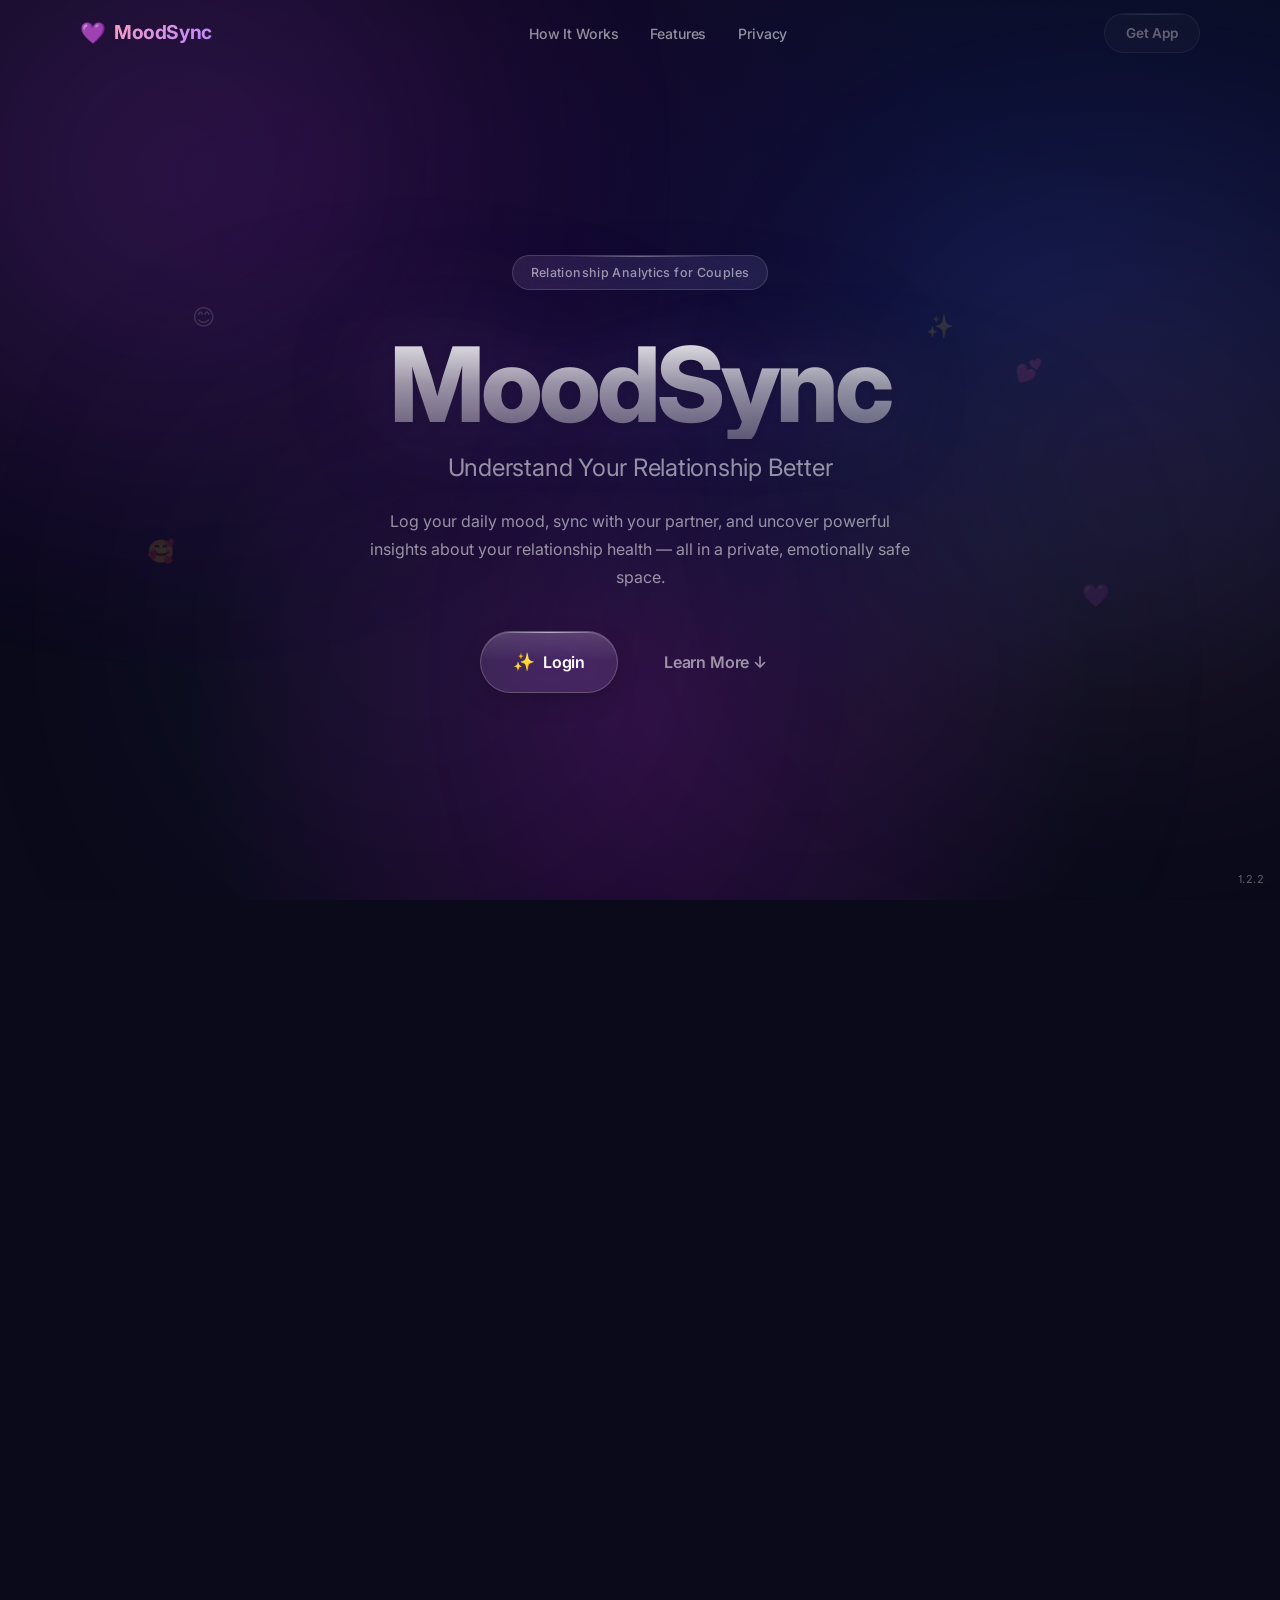
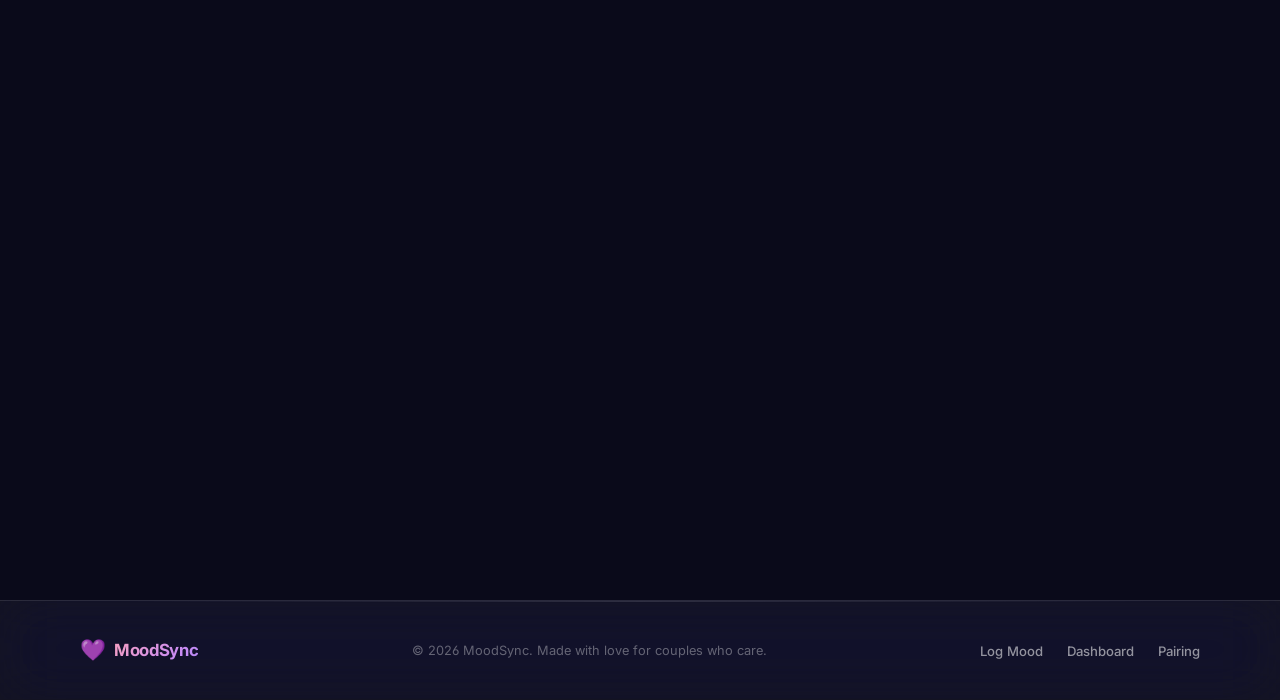
==== commit 0fbb44f2: "again fixes" ====
--- a/index.html
+++ b/index.html
@@ -245,7 +245,7 @@
 
     <!-- Prototype label -->
     <div style="position:fixed;bottom:12px;right:16px;font-size:11px;font-family:'Inter',sans-serif;color:rgba(255,255,255,0.35);letter-spacing:0.04em;pointer-events:none;z-index:9999;">
-        Prototype V-1.0.0
+        1.2.2
     </div>
 </body>
 </html>
--- a/css/style.css
+++ b/css/style.css
@@ -1492,7 +1492,6 @@
     flex: 1;
     font-family: 'SF Mono', 'Fira Code', 'Courier New', monospace;
     letter-spacing: 0.1em;
-    text-transform: uppercase;
 }
 
 /* ---- Pair Message (success / error feedback) ---- */
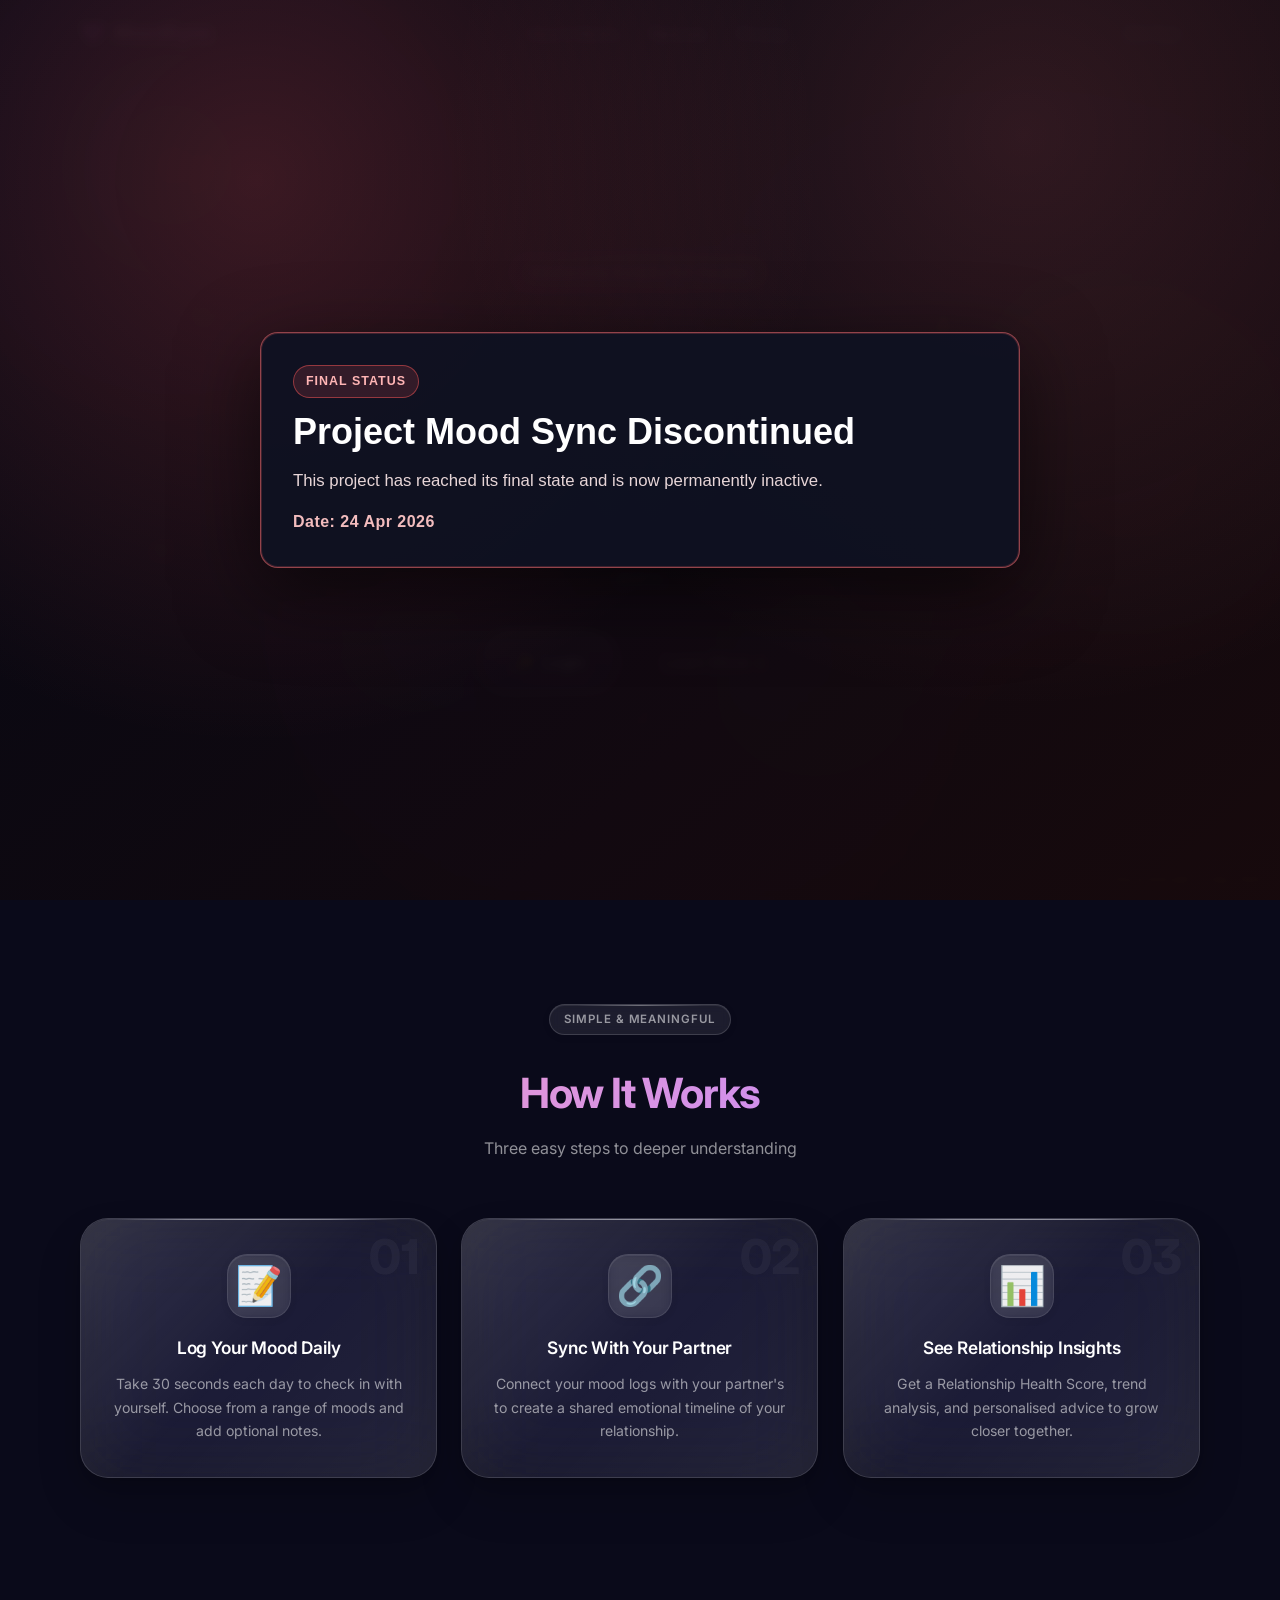
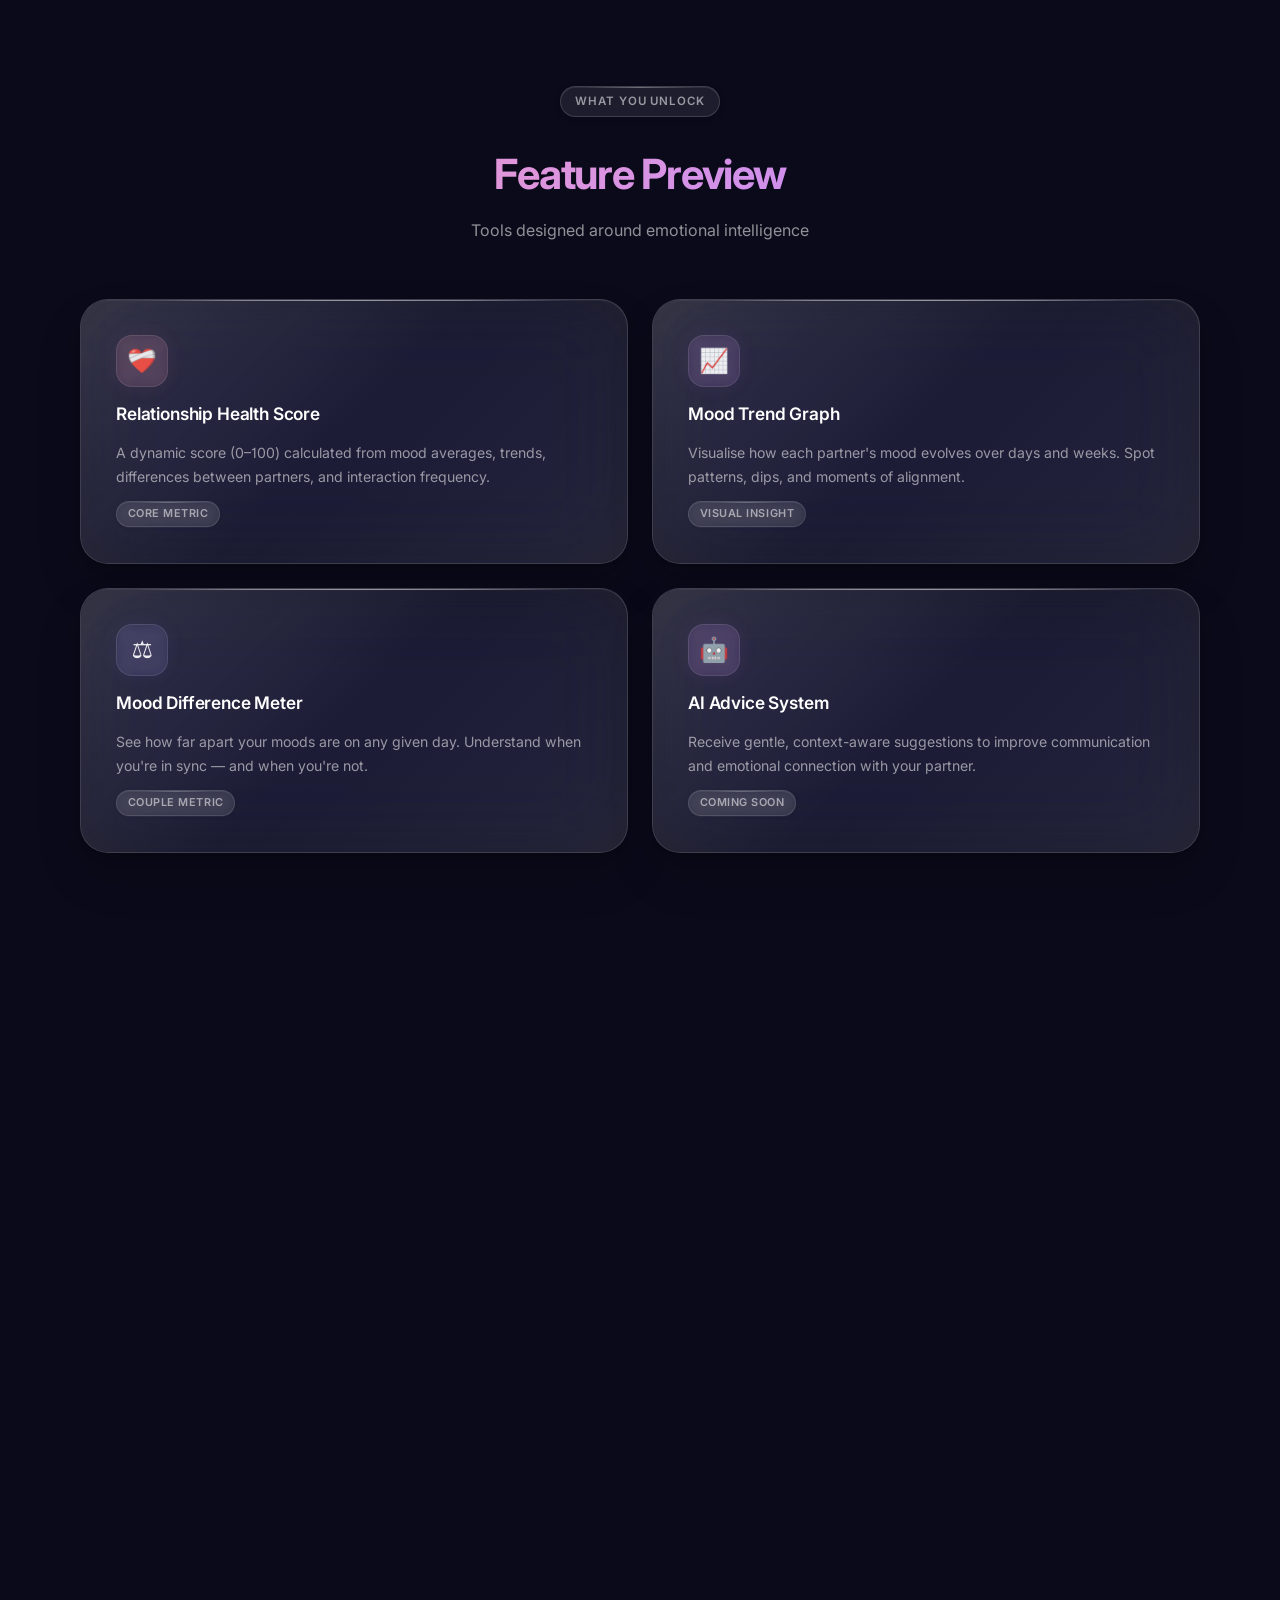
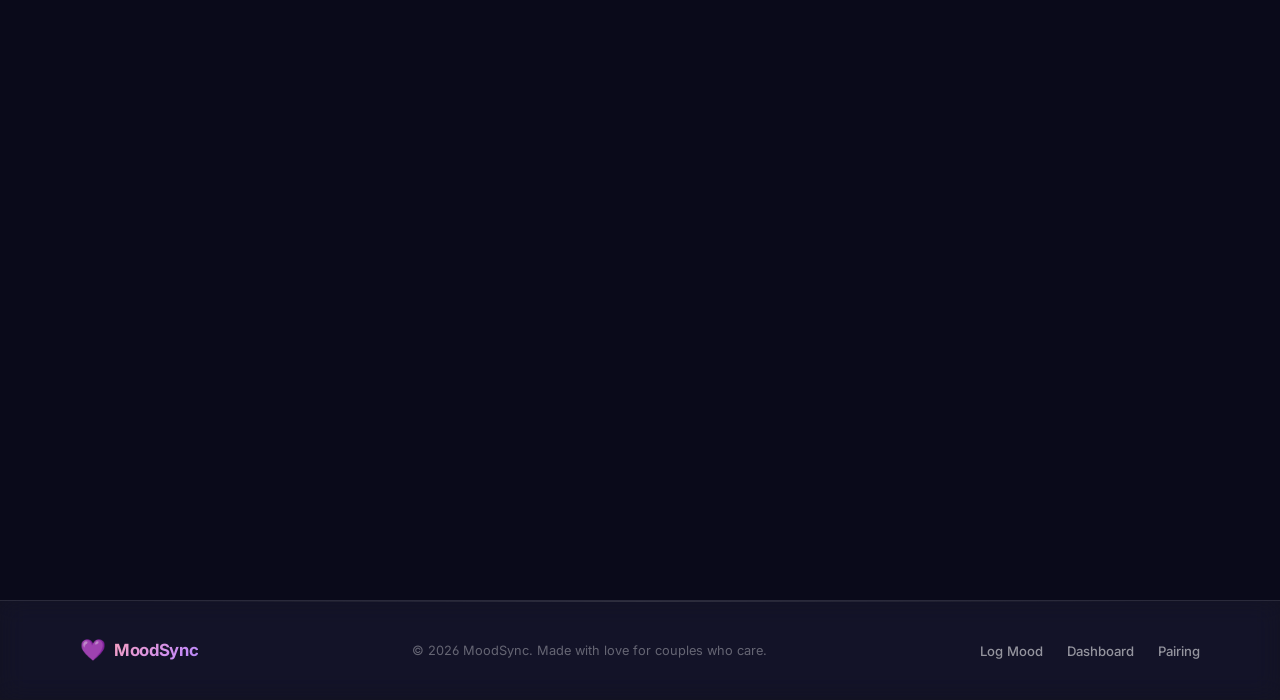
==== commit 0149ceb5: "project moodsync discontinued" ====
--- a/index.html
+++ b/index.html
@@ -245,7 +245,7 @@
 
     <!-- Prototype label -->
     <div style="position:fixed;bottom:12px;right:16px;font-size:11px;font-family:'Inter',sans-serif;color:rgba(255,255,255,0.35);letter-spacing:0.04em;pointer-events:none;z-index:9999;">
-        1.2.2
+        Discontinued 24 Apr 2026
     </div>
 </body>
 </html>
--- a/css/style.css
+++ b/css/style.css
@@ -118,12 +118,12 @@
    - animation-fill-mode: both keeps the first frame visible instantly.  */
 input:focus,
 textarea:focus {
-    animation:
-        caretColorCycle 5s linear infinite,
-        caretGlow       5s linear infinite;
+    animation: caretColorCycle 5s linear infinite;
     animation-fill-mode: both;
     /* Suppress the native blink so our animation fully controls it */
     caret-color: auto;
+    /* Static glow replaces animated caretGlow — much lighter on GPU */
+    box-shadow: 0 2px 6px rgba(0,0,0,.05), 0 0 0 3px rgba(201, 140, 245, .18), 0 0 12px rgba(201, 140, 245, .12), inset 0 1px 0 rgba(255,255,255,.08);
 }
 
 /* Group error class (can animate label, etc.) */
@@ -294,12 +294,13 @@
     z-index: -1;
     overflow: hidden;
     pointer-events: none;
+    contain: strict;
 }
 
 .orb {
     position: absolute;
     border-radius: 50%;
-    filter: blur(140px);
+    filter: blur(80px);
     opacity: 0.28;
     animation: orbDrift 20s ease-in-out infinite alternate;
     will-change: transform;
@@ -360,6 +361,7 @@
     box-shadow: var(--shadow-glass),
                 inset 0 1px 0 var(--glass-inner-shadow);
     overflow: hidden;
+    contain: content;
     transition: transform var(--duration) var(--ease-smooth),
                 border-color var(--duration) var(--ease-smooth),
                 box-shadow var(--duration) var(--ease-smooth),
@@ -1628,3 +1630,47 @@
         flex: 1;
     }
 }
+
+/* ============================================================
+   SAFARI PERFORMANCE OVERRIDES
+   Reduce backdrop-filter on non-essential decorative elements.
+   Safari WebKit composites each blur layer individually — fewer
+   layers = dramatically fewer GPU passes.
+   ============================================================ */
+
+/* Decorative elements: reduce blur to near-invisible levels */
+.section__label,
+.feature-card__tag,
+.step-card__icon,
+.feature-card__icon-wrap,
+.privacy__list li,
+.hero__badge {
+    -webkit-backdrop-filter: blur(6px) saturate(120%);
+    backdrop-filter: blur(6px) saturate(120%);
+}
+
+/* Ghost buttons only blur on hover — skip entirely when not hovered */
+.btn--ghost {
+    -webkit-backdrop-filter: none;
+    backdrop-filter: none;
+}
+.btn--ghost:hover {
+    -webkit-backdrop-filter: blur(8px) saturate(130%);
+    backdrop-filter: blur(8px) saturate(130%);
+}
+
+/* Reduce footer blur */
+.footer {
+    -webkit-backdrop-filter: blur(12px) saturate(140%);
+    backdrop-filter: blur(12px) saturate(140%);
+}
+
+/* Prefer reduced motion: kill orb + glow animations entirely */
+@media (prefers-reduced-motion: reduce) {
+    .orb { animation: none !important; }
+    .floating-emoji { animation: none !important; }
+    .graph-legend__dot--me,
+    .graph-legend__dot--partner { animation: none !important; }
+    input:focus,
+    textarea:focus { animation: none !important; }
+}
